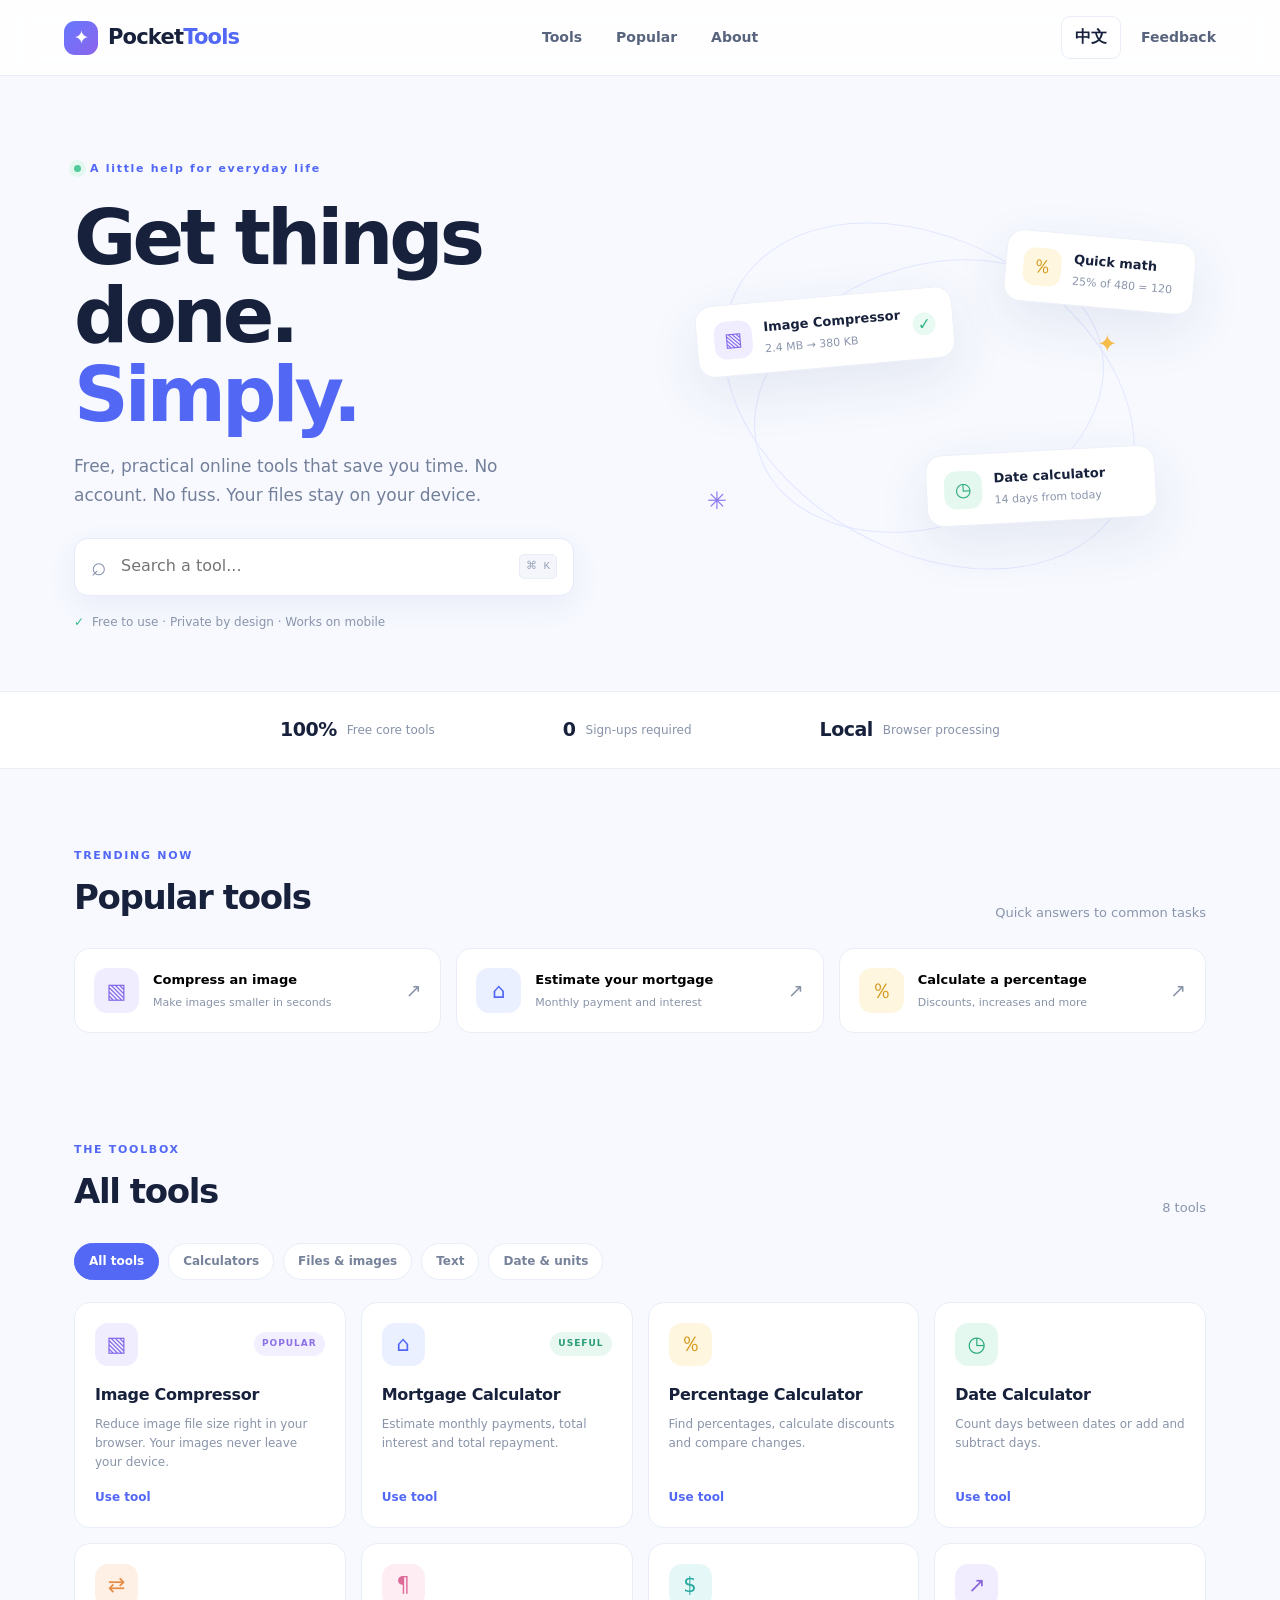
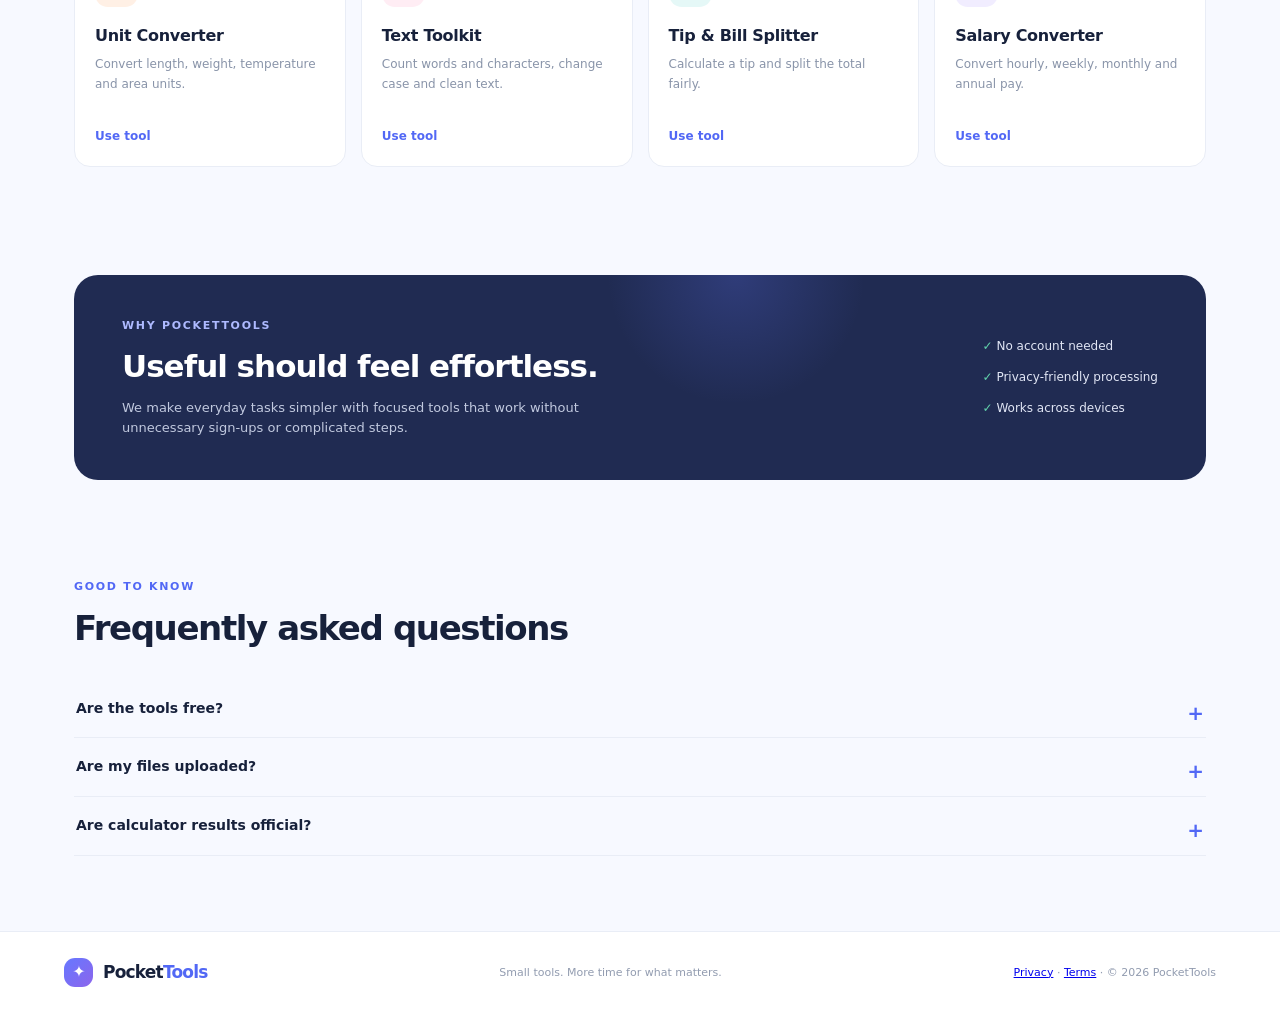
==== index.html @ f06eded0 "Add files via upload" ====
<!doctype html>
<html lang="en">
<head>
  <meta charset="utf-8">
  <meta name="viewport" content="width=device-width,initial-scale=1">
  <meta name="theme-color" content="#f7f9ff">
  <title>PocketTools — Free Online Tools for Everyday Life</title>
  <meta name="description" content="Free, fast and private online tools: image compressor, mortgage calculator, date calculator, unit converter, percentage calculator and text tools.">
  <meta name="keywords" content="free online tools,image compressor,mortgage calculator,date calculator,unit converter,percentage calculator,text tools">
  <meta property="og:title" content="PocketTools — Free Online Tools">
  <meta property="og:description" content="Useful tools for everyday tasks. Fast, free and private.">
  <meta property="og:type" content="website">
  <link rel="icon" href="assets/favicon.svg" type="image/svg+xml">
  <link rel="stylesheet" href="styles.css">
  <script type="application/ld+json">
  {"@context":"https://schema.org","@type":"WebSite","name":"PocketTools","description":"Free online tools for everyday life"}
  </script>
</head>
<body>
<header class="topbar">
  <a class="brand" href="#" aria-label="PocketTools home"><span class="brand-mark">✦</span><span>Pocket<span class="brand-accent">Tools</span></span></a>
  <nav class="desktop-nav"><a href="#tools" data-i18n="navTools">Tools</a><a href="#popular" data-i18n="navPopular">Popular</a><a href="#about" data-i18n="navAbout">About</a></nav>
  <div class="top-actions">
    <button class="lang-btn" id="langToggle" aria-label="Switch language">中文</button>
    <a class="submit-link" href="privacy.html" data-i18n="feedback">Privacy</a>
  </div>
</header>

<main>
  <section class="hero">
    <div class="hero-copy">
      <div class="eyebrow"><span class="pulse"></span><span data-i18n="eyebrow">A little help for everyday life</span></div>
      <h1 data-i18n="heroTitle">Get things done.<br><em>Simply.</em></h1>
      <p data-i18n="heroDesc">Free, practical online tools that save you time. No account. No fuss. Your files stay on your device.</p>
      <div class="hero-search">
        <span>⌕</span><input id="searchInput" type="search" placeholder="Search a tool..." data-i18n-placeholder="searchPlaceholder" autocomplete="off">
        <kbd>⌘ K</kbd>
      </div>
      <div class="hero-note"><span>✓</span><span data-i18n="heroNote">Free to use · Private by design · Works on mobile</span></div>
    </div>
    <div class="hero-art" aria-hidden="true">
      <div class="orbit orbit-one"></div><div class="orbit orbit-two"></div>
      <div class="float-card card-main"><div class="mini-icon purple">▧</div><div><b>Image Compressor</b><small>2.4 MB → 380 KB</small></div><span class="check">✓</span></div>
      <div class="float-card card-small"><div class="mini-icon yellow">％</div><div><b>Quick math</b><small>25% of 480 = 120</small></div></div>
      <div class="float-card card-bottom"><div class="mini-icon green">◷</div><div><b>Date calculator</b><small>14 days from today</small></div></div>
      <div class="hero-spark spark-a">✳</div><div class="hero-spark spark-b">✦</div>
    </div>
  </section>

  <section class="trust-strip">
    <div><strong>100%</strong><span data-i18n="trustOne">Free core tools</span></div>
    <div><strong>0</strong><span data-i18n="trustTwo">Sign-ups required</span></div>
    <div><strong>Local</strong><span data-i18n="trustThree">Browser processing</span></div>
  </section>

  <section class="section" id="popular">
    <div class="section-heading"><div><div class="eyebrow" data-i18n="trending">TRENDING NOW</div><h2 data-i18n="popularTitle">Popular tools</h2></div><span class="section-caption" data-i18n="popularCaption">Quick answers to common tasks</span></div>
    <div class="popular-grid">
      <button class="popular-card" data-open="image"><span class="popular-icon purple">▧</span><span><b data-i18n="popImage">Compress an image</b><small data-i18n="popImageSub">Make images smaller in seconds</small></span><span class="arrow">↗</span></button>
      <button class="popular-card" data-open="mortgage"><span class="popular-icon blue">⌂</span><span><b data-i18n="popMortgage">Estimate your mortgage</b><small data-i18n="popMortgageSub">Monthly payment and interest</small></span><span class="arrow">↗</span></button>
      <button class="popular-card" data-open="percentage"><span class="popular-icon yellow">％</span><span><b data-i18n="popPercent">Calculate a percentage</b><small data-i18n="popPercentSub">Discounts, increases and more</small></span><span class="arrow">↗</span></button>
    </div>
  </section>

  <section class="section tools-section" id="tools">
    <div class="section-heading"><div><div class="eyebrow" data-i18n="toolbox">THE TOOLBOX</div><h2 data-i18n="allTools">All tools</h2></div><span class="result-count" id="resultCount">8 tools</span></div>
    <div class="filter-row">
      <button class="filter-chip active" data-filter="all" data-i18n="filterAll">All tools</button>
      <button class="filter-chip" data-filter="calculators" data-i18n="filterCalc">Calculators</button>
      <button class="filter-chip" data-filter="files" data-i18n="filterFiles">Files & images</button>
      <button class="filter-chip" data-filter="text" data-i18n="filterText">Text</button>
      <button class="filter-chip" data-filter="date" data-i18n="filterDate">Date & units</button>
    </div>
    <div class="tool-grid" id="toolGrid">
      <article class="tool-card" data-category="files" data-keywords="image compress resize photo 图片 压缩">
        <div class="tool-card-top"><span class="tool-icon purple">▧</span><span class="tag" data-i18n="tagPopular">POPULAR</span></div><h3 data-i18n="imageTitle">Image Compressor</h3><p data-i18n="imageDesc">Reduce image file size right in your browser. Your images never leave your device.</p><button class="text-button" data-open="image" data-i18n="tryTool">Use tool <span>→</span></button>
      </article>
      <article class="tool-card" data-category="calculators" data-keywords="mortgage home loan payment 房贷 月供">
        <div class="tool-card-top"><span class="tool-icon blue">⌂</span><span class="tag tag-new" data-i18n="tagUseful">USEFUL</span></div><h3 data-i18n="mortgageTitle">Mortgage Calculator</h3><p data-i18n="mortgageDesc">Estimate monthly payments, total interest and total repayment.</p><button class="text-button" data-open="mortgage" data-i18n="tryTool">Use tool <span>→</span></button>
      </article>
      <article class="tool-card" data-category="calculators" data-keywords="percentage discount increase tip 百分比 折扣">
        <div class="tool-card-top"><span class="tool-icon yellow">％</span></div><h3 data-i18n="percentTitle">Percentage Calculator</h3><p data-i18n="percentDesc">Find percentages, calculate discounts and compare changes.</p><button class="text-button" data-open="percentage" data-i18n="tryTool">Use tool <span>→</span></button>
      </article>
      <article class="tool-card" data-category="date" data-keywords="date days between age 日期 天数">
        <div class="tool-card-top"><span class="tool-icon green">◷</span></div><h3 data-i18n="dateTitle">Date Calculator</h3><p data-i18n="dateDesc">Count days between dates or add and subtract days.</p><button class="text-button" data-open="date" data-i18n="tryTool">Use tool <span>→</span></button>
      </article>
      <article class="tool-card" data-category="date" data-keywords="unit convert length weight temperature 单位 换算">
        <div class="tool-card-top"><span class="tool-icon orange">⇄</span></div><h3 data-i18n="unitTitle">Unit Converter</h3><p data-i18n="unitDesc">Convert length, weight, temperature and area units.</p><button class="text-button" data-open="unit" data-i18n="tryTool">Use tool <span>→</span></button>
      </article>
      <article class="tool-card" data-category="text" data-keywords="word count text case duplicate 字数 文本">
        <div class="tool-card-top"><span class="tool-icon pink">¶</span></div><h3 data-i18n="textTitle">Text Toolkit</h3><p data-i18n="textDesc">Count words and characters, change case and clean text.</p><button class="text-button" data-open="text" data-i18n="tryTool">Use tool <span>→</span></button>
      </article>
      <article class="tool-card" data-category="calculators" data-keywords="tip split bill gratuity 小费 分账">
        <div class="tool-card-top"><span class="tool-icon teal">$</span></div><h3 data-i18n="tipTitle">Tip & Bill Splitter</h3><p data-i18n="tipDesc">Calculate a tip and split the total fairly.</p><button class="text-button" data-open="tip" data-i18n="tryTool">Use tool <span>→</span></button>
      </article>
      <article class="tool-card" data-category="calculators" data-keywords="salary hourly annual pay 薪资 时薪">
        <div class="tool-card-top"><span class="tool-icon lavender">↗</span></div><h3 data-i18n="salaryTitle">Salary Converter</h3><p data-i18n="salaryDesc">Convert hourly, weekly, monthly and annual pay.</p><button class="text-button" data-open="salary" data-i18n="tryTool">Use tool <span>→</span></button>
      </article>
    </div>
    <div class="empty-state" id="emptyState" hidden data-i18n="empty">No matching tools. Try another search.</div>
  </section>

  <section class="cta-band" id="about"><div class="cta-orb">✦</div><div><div class="eyebrow" data-i18n="why">WHY POCKETTOOLS</div><h2 data-i18n="whyTitle">Useful should feel effortless.</h2><p data-i18n="whyDesc">We make everyday tasks simpler with focused tools that work without unnecessary sign-ups or complicated steps.</p></div><div class="cta-points"><span>✓ <span data-i18n="pointOne">No account needed</span></span><span>✓ <span data-i18n="pointTwo">Privacy-friendly processing</span></span><span>✓ <span data-i18n="pointThree">Works across devices</span></span></div></section>

  <section class="faq section">
    <div class="section-heading"><div><div class="eyebrow" data-i18n="faqEyebrow">GOOD TO KNOW</div><h2 data-i18n="faqTitle">Frequently asked questions</h2></div></div>
    <details><summary data-i18n="faqQ1">Are the tools free?</summary><p data-i18n="faqA1">Yes. The tools in this first version are free to use. We may add optional features in the future.</p></details>
    <details><summary data-i18n="faqQ2">Are my files uploaded?</summary><p data-i18n="faqA2">Image compression runs locally in your browser. Your selected image is not sent to our server by this tool.</p></details>
    <details><summary data-i18n="faqQ3">Are calculator results official?</summary><p data-i18n="faqA3">No. Results are estimates for general information. Check local rules and consult a qualified professional for important decisions.</p></details>
  </section>
</main>

<footer><a class="brand" href="#"><span class="brand-mark">✦</span><span>Pocket<span class="brand-accent">Tools</span></span></a><span data-i18n="footerText">Small tools. More time for what matters.</span><span><a href="privacy.html">Privacy</a> · <a href="terms.html">Terms</a> · © <span id="year"></span> PocketTools</span></footer>

<div class="modal-backdrop" id="modalBackdrop" hidden>
  <section class="tool-modal" role="dialog" aria-modal="true" aria-labelledby="modalTitle">
    <div class="modal-head"><div><div class="eyebrow" id="modalCategory">TOOL</div><h2 id="modalTitle">Tool</h2></div><button class="close-btn" id="closeModal" aria-label="Close">×</button></div>
    <div class="modal-content" id="modalContent"></div>
  </section>
</div>
<div class="toast" id="toast" role="status"></div>
<script src="app.js"></script>
</body>
</html>
---- styles.css ----
:root{--ink:#17213b;--muted:#74809a;--line:#e9edf6;--blue:#5268f5;--bg:#f7f9ff;--white:#fff;--shadow:0 18px 55px rgba(34,52,105,.09)}
*{box-sizing:border-box}html{scroll-behavior:smooth}body{margin:0;background:var(--bg);color:var(--ink);font-family:Inter,ui-sans-serif,system-ui,-apple-system,"Segoe UI",sans-serif;line-height:1.55}button,input,select,textarea{font:inherit}button{cursor:pointer}.topbar{height:76px;display:flex;align-items:center;justify-content:space-between;padding:0 max(5vw,24px);background:rgba(255,255,255,.84);border-bottom:1px solid var(--line);position:sticky;top:0;z-index:10;backdrop-filter:blur(14px)}.brand{display:flex;align-items:center;gap:10px;text-decoration:none;color:var(--ink);font-size:21px;font-weight:800;letter-spacing:-.8px}.brand-mark{display:grid;place-items:center;width:34px;height:34px;background:linear-gradient(135deg,#6678ff,#8c65ec);color:#fff;border-radius:11px;font-size:19px}.brand-accent{color:var(--blue)}.desktop-nav{display:flex;gap:34px}.desktop-nav a,.submit-link{color:#58647e;text-decoration:none;font-size:14px;font-weight:600}.desktop-nav a:hover,.submit-link:hover{color:var(--blue)}.top-actions{display:flex;align-items:center;gap:20px}.lang-btn{border:1px solid var(--line);background:#fff;border-radius:9px;padding:8px 13px;color:var(--ink);font-weight:700}.hero{max-width:1180px;margin:0 auto;padding:84px 24px 60px;display:grid;grid-template-columns:1.02fr .98fr;align-items:center;min-height:500px}.eyebrow{font-size:11px;letter-spacing:1.7px;font-weight:800;color:var(--blue);display:flex;align-items:center;gap:9px}.pulse{width:7px;height:7px;border-radius:50%;background:#50c99b;box-shadow:0 0 0 5px #e5f8f0}.hero h1{font-size:clamp(48px,6vw,76px);line-height:1.03;letter-spacing:-4px;margin:22px 0 18px;font-weight:850}.hero h1 em{font-style:normal;color:var(--blue)}.hero-copy>p{max-width:490px;color:var(--muted);font-size:17px;line-height:1.7;margin-bottom:28px}.hero-search{height:58px;max-width:500px;background:#fff;border:1px solid #e6eafa;border-radius:14px;display:flex;align-items:center;padding:0 16px;box-shadow:0 10px 30px rgba(56,76,145,.07);gap:12px}.hero-search>span{font-size:26px;color:#8591ad}.hero-search input{border:0;outline:0;flex:1;min-width:0;color:var(--ink)}.hero-search kbd{font-size:11px;color:#9ba5ba;background:#f4f6fb;border:1px solid #e9edf5;border-radius:5px;padding:3px 6px}.hero-note{font-size:12px;color:#8a95aa;margin-top:17px;display:flex;gap:8px}.hero-note span:first-child{color:#31b88a;font-weight:900}.hero-art{height:350px;position:relative;display:grid;place-items:center}.orbit{position:absolute;border:1px solid #e2e7ff;border-radius:50%;transform:rotate(-20deg)}.orbit-one{width:360px;height:260px}.orbit-two{width:440px;height:310px;transform:rotate(30deg)}.float-card{position:absolute;background:#fff;border:1px solid #edf0f8;border-radius:17px;box-shadow:var(--shadow);display:flex;align-items:center;gap:12px;padding:15px 17px;min-width:230px}.float-card b{display:block;font-size:13px}.float-card small{display:block;color:#8b96ac;font-size:11px;margin-top:3px}.card-main{top:75px;left:8%;transform:rotate(-5deg)}.card-small{top:15px;right:2%;transform:rotate(5deg);min-width:190px}.card-bottom{bottom:48px;right:9%;transform:rotate(-3deg)}.mini-icon,.tool-icon,.popular-icon{display:grid;place-items:center;flex-shrink:0}.mini-icon{width:38px;height:38px;border-radius:12px;font-size:19px}.check{margin-left:auto;color:#31b88a;background:#e9faf3;border-radius:50%;width:23px;height:23px;text-align:center}.hero-spark{position:absolute;color:#8a78f4;font-size:24px}.spark-a{left:10%;bottom:50px}.spark-b{right:16%;top:105px;color:#f5bc4c}.purple{background:#f0edff;color:#8065e9}.yellow{background:#fff6df;color:#d49a1e}.green{background:#e5f8f0;color:#26a879}.blue{background:#eaf0ff;color:#5268f5}.orange{background:#fff0e5;color:#e58c45}.pink{background:#ffedf4;color:#dc6b9a}.teal{background:#e5f8f7;color:#2aa8a0}.lavender{background:#f1edff;color:#8765d9}.trust-strip{border-block:1px solid var(--line);background:#fff;display:flex;justify-content:center;gap:clamp(40px,10vw,150px);padding:23px}.trust-strip div{display:flex;align-items:center;gap:10px}.trust-strip strong{font-size:19px;letter-spacing:-.5px}.trust-strip span{font-size:12px;color:#8792a8}.section{max-width:1180px;margin:0 auto;padding:78px 24px 20px}.section-heading{display:flex;align-items:end;justify-content:space-between;margin-bottom:25px}.section-heading h2{font-size:34px;letter-spacing:-1.4px;margin:7px 0 0}.section-caption,.result-count{font-size:13px;color:#8a95aa}.popular-grid{display:grid;grid-template-columns:repeat(3,1fr);gap:15px}.popular-card{border:1px solid var(--line);background:#fff;border-radius:15px;padding:19px;display:flex;align-items:center;text-align:left;gap:14px;transition:.2s}.popular-card:hover,.tool-card:hover{transform:translateY(-3px);box-shadow:var(--shadow);border-color:#dce2ff}.popular-icon{width:45px;height:45px;border-radius:13px;font-size:21px}.popular-card b{display:block;font-size:13px}.popular-card small{display:block;color:#8994a9;font-size:11px;margin-top:4px}.arrow{margin-left:auto;color:#8994a9;font-size:19px}.tools-section{padding-top:88px}.filter-row{display:flex;gap:9px;margin-bottom:22px;flex-wrap:wrap}.filter-chip{border:1px solid var(--line);background:#fff;color:#77839a;padding:8px 14px;border-radius:30px;font-size:12px;font-weight:700}.filter-chip.active{background:#5369f5;border-color:#5369f5;color:#fff}.tool-grid{display:grid;grid-template-columns:repeat(4,1fr);gap:15px}.tool-card{background:#fff;border:1px solid var(--line);border-radius:16px;padding:20px;min-height:224px;display:flex;flex-direction:column;transition:.2s}.tool-card-top{display:flex;align-items:center;justify-content:space-between}.tool-icon{width:43px;height:43px;border-radius:13px;font-size:21px}.tag{font-size:9px;font-weight:800;letter-spacing:1px;color:#8b70e8;background:#f2efff;padding:5px 8px;border-radius:20px}.tag-new{color:#299b77;background:#e8f8f1}.tool-card h3{font-size:16px;margin:17px 0 7px;letter-spacing:-.3px}.tool-card p{font-size:12px;color:#8994a9;line-height:1.6;margin:0 0 16px}.text-button{border:0;background:transparent;padding:0;color:var(--blue);font-size:12px;font-weight:800;text-align:left;margin-top:auto}.text-button span{font-size:17px;margin-left:5px}.empty-state{padding:30px;text-align:center;color:var(--muted)}.cta-band{max-width:1132px;margin:88px auto 20px;border-radius:24px;background:#202b52;color:#fff;padding:42px 48px;display:grid;grid-template-columns:1fr auto;gap:25px;position:relative;overflow:hidden}.cta-band .eyebrow{color:#aebaff}.cta-band h2{font-size:31px;letter-spacing:-1px;margin:8px 0}.cta-band p{color:#c1c9df;font-size:13px;max-width:540px;margin:0}.cta-orb{position:absolute;width:260px;height:260px;border-radius:50%;background:radial-gradient(circle,#5d70ef,transparent 70%);opacity:.25;right:30%;top:-130px}.cta-points{display:flex;flex-direction:column;justify-content:center;gap:12px;font-size:12px;color:#e1e6f5;white-space:nowrap}.cta-points>span:first-letter{color:#62d4ac}.faq{padding-bottom:75px}.faq details{border-bottom:1px solid var(--line);padding:18px 2px}.faq summary{font-size:14px;font-weight:750;cursor:pointer;list-style:none}.faq summary:after{content:"+";float:right;color:var(--blue);font-size:20px}.faq details[open] summary:after{content:"−"}.faq details p{font-size:13px;color:#8490a7;max-width:760px}footer{border-top:1px solid var(--line);background:#fff;padding:26px max(5vw,24px);display:flex;align-items:center;justify-content:space-between;color:#929cb0;font-size:11px}footer .brand{font-size:17px}footer .brand-mark{width:29px;height:29px;font-size:16px}.modal-backdrop{position:fixed;inset:0;background:rgba(19,27,54,.48);z-index:30;display:grid;place-items:center;padding:18px}.modal-backdrop[hidden]{display:none}.tool-modal{background:#fff;width:min(650px,100%);max-height:90vh;overflow:auto;border-radius:22px;padding:27px;box-shadow:0 25px 90px #101a3a40}.modal-head{display:flex;justify-content:space-between;align-items:flex-start;border-bottom:1px solid var(--line);padding-bottom:18px}.modal-head h2{margin:5px 0 0;font-size:25px;letter-spacing:-.7px}.close-btn{border:0;background:#f3f5fa;width:34px;height:34px;border-radius:50%;font-size:23px;color:#64708a}.modal-content{padding-top:20px}.form-grid{display:grid;grid-template-columns:1fr 1fr;gap:14px}.field{display:flex;flex-direction:column;gap:6px;margin-bottom:13px}.field label{font-size:12px;color:#66728b;font-weight:700}.field input,.field select,.field textarea{width:100%;border:1px solid #e3e8f2;border-radius:10px;padding:11px 12px;outline:0;color:var(--ink);background:#fff}.field input:focus,.field textarea:focus{border-color:#8291ff;box-shadow:0 0 0 3px #5369f51a}.field textarea{min-height:140px;resize:vertical}.primary-btn{border:0;background:var(--blue);color:#fff;border-radius:10px;padding:11px 17px;font-weight:750;font-size:13px}.secondary-btn{border:1px solid var(--line);background:#fff;color:#58647d;border-radius:10px;padding:10px 14px;font-weight:700;font-size:12px}.result-panel{margin-top:17px;background:#f5f7ff;border:1px solid #e8ecff;border-radius:13px;padding:16px}.result-panel strong{display:block;font-size:24px;color:#455ce5;letter-spacing:-.5px}.result-panel span{font-size:11px;color:#7f8aa2}.result-row{display:flex;justify-content:space-between;border-top:1px solid #e5e9f7;padding:9px 0;font-size:12px;color:#68748d}.result-row b{color:var(--ink)}.upload-zone{border:1.5px dashed #cbd3e8;border-radius:14px;padding:25px;text-align:center;background:#fafbff}.upload-zone input{max-width:100%;margin-top:12px}.muted{font-size:12px;color:#8994a9}.inline-actions{display:flex;gap:9px;flex-wrap:wrap;margin-top:12px}.toast{position:fixed;bottom:25px;left:50%;transform:translateX(-50%) translateY(20px);background:#202b52;color:#fff;padding:10px 16px;border-radius:30px;font-size:12px;opacity:0;pointer-events:none;transition:.25s;z-index:50}.toast.show{opacity:1;transform:translateX(-50%) translateY(0)}
@media(max-width:900px){.tool-grid{grid-template-columns:repeat(2,1fr)}.hero{grid-template-columns:1fr;padding-top:60px}.hero-art{height:280px;max-width:600px;width:100%;margin:auto}.hero-copy{max-width:650px}.cta-band{margin-inline:24px}.popular-grid{grid-template-columns:1fr}.popular-card{padding:14px}}
@media(max-width:600px){.topbar{height:64px;padding:0 17px}.desktop-nav{display:none}.top-actions{gap:10px}.submit-link{display:none}.hero{padding:48px 20px 35px;min-height:0}.hero h1{font-size:53px;letter-spacing:-3px}.hero-copy>p{font-size:15px}.hero-art{height:240px;transform:scale(.88);transform-origin:center}.card-main{left:0}.card-small{right:-2%}.card-bottom{right:0}.orbit-one{width:290px}.orbit-two{width:350px}.trust-strip{gap:18px;padding:17px 10px;justify-content:space-around}.trust-strip div{display:flex;flex-direction:column;gap:0;text-align:center}.trust-strip strong{font-size:16px}.trust-strip span{font-size:10px}.section{padding:58px 18px 10px}.section-heading h2{font-size:28px}.section-caption{display:none}.tool-grid{gap:10px}.tool-card{padding:15px;min-height:230px}.tool-card h3{font-size:14px}.tool-card p{font-size:11px}.cta-band{margin:65px 18px 10px;padding:28px 24px;grid-template-columns:1fr}.cta-band h2{font-size:26px}.cta-points{margin-top:5px}footer{padding:22px 18px;gap:12px;flex-wrap:wrap}footer>span:nth-child(2){order:3;width:100%}.form-grid{grid-template-columns:1fr}.tool-modal{padding:21px}.hero-search kbd{display:none}}
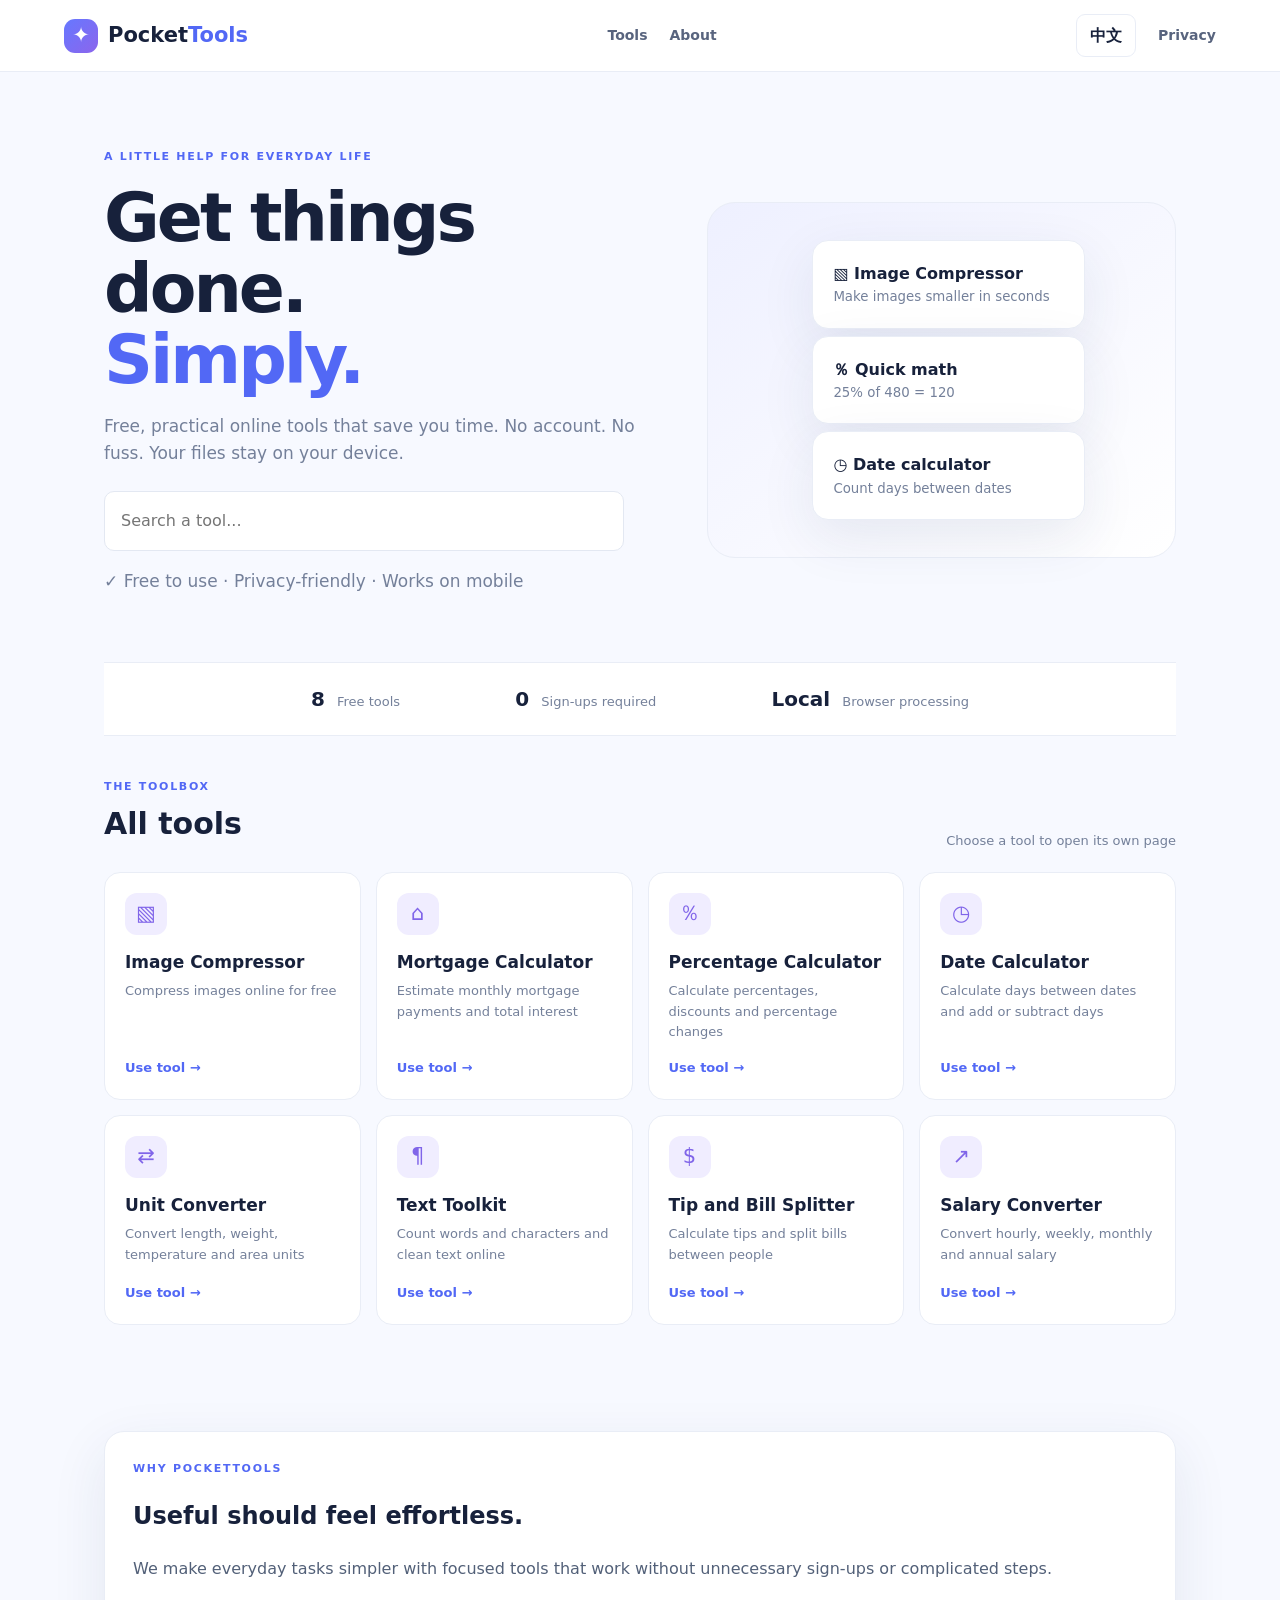
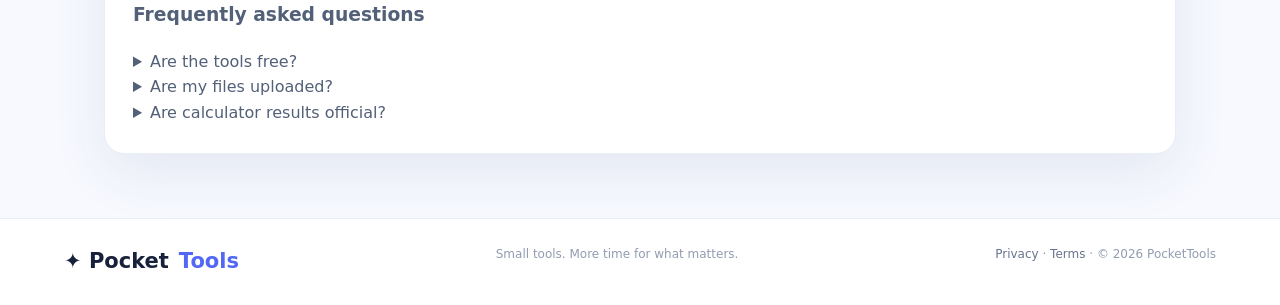
==== commit 5526ae89: "Add files via upload" ====
--- a/index.html
+++ b/index.html
@@ -1,124 +1 @@
-<!doctype html>
-<html lang="en">
-<head>
-  <meta charset="utf-8">
-  <meta name="viewport" content="width=device-width,initial-scale=1">
-  <meta name="theme-color" content="#f7f9ff">
-  <title>PocketTools — Free Online Tools for Everyday Life</title>
-  <meta name="description" content="Free, fast and private online tools: image compressor, mortgage calculator, date calculator, unit converter, percentage calculator and text tools.">
-  <meta name="keywords" content="free online tools,image compressor,mortgage calculator,date calculator,unit converter,percentage calculator,text tools">
-  <meta property="og:title" content="PocketTools — Free Online Tools">
-  <meta property="og:description" content="Useful tools for everyday tasks. Fast, free and private.">
-  <meta property="og:type" content="website">
-  <link rel="icon" href="assets/favicon.svg" type="image/svg+xml">
-  <link rel="stylesheet" href="styles.css">
-  <script type="application/ld+json">
-  {"@context":"https://schema.org","@type":"WebSite","name":"PocketTools","description":"Free online tools for everyday life"}
-  </script>
-</head>
-<body>
-<header class="topbar">
-  <a class="brand" href="#" aria-label="PocketTools home"><span class="brand-mark">✦</span><span>Pocket<span class="brand-accent">Tools</span></span></a>
-  <nav class="desktop-nav"><a href="#tools" data-i18n="navTools">Tools</a><a href="#popular" data-i18n="navPopular">Popular</a><a href="#about" data-i18n="navAbout">About</a></nav>
-  <div class="top-actions">
-    <button class="lang-btn" id="langToggle" aria-label="Switch language">中文</button>
-    <a class="submit-link" href="privacy.html" data-i18n="feedback">Privacy</a>
-  </div>
-</header>
-
-<main>
-  <section class="hero">
-    <div class="hero-copy">
-      <div class="eyebrow"><span class="pulse"></span><span data-i18n="eyebrow">A little help for everyday life</span></div>
-      <h1 data-i18n="heroTitle">Get things done.<br><em>Simply.</em></h1>
-      <p data-i18n="heroDesc">Free, practical online tools that save you time. No account. No fuss. Your files stay on your device.</p>
-      <div class="hero-search">
-        <span>⌕</span><input id="searchInput" type="search" placeholder="Search a tool..." data-i18n-placeholder="searchPlaceholder" autocomplete="off">
-        <kbd>⌘ K</kbd>
-      </div>
-      <div class="hero-note"><span>✓</span><span data-i18n="heroNote">Free to use · Private by design · Works on mobile</span></div>
-    </div>
-    <div class="hero-art" aria-hidden="true">
-      <div class="orbit orbit-one"></div><div class="orbit orbit-two"></div>
-      <div class="float-card card-main"><div class="mini-icon purple">▧</div><div><b>Image Compressor</b><small>2.4 MB → 380 KB</small></div><span class="check">✓</span></div>
-      <div class="float-card card-small"><div class="mini-icon yellow">％</div><div><b>Quick math</b><small>25% of 480 = 120</small></div></div>
-      <div class="float-card card-bottom"><div class="mini-icon green">◷</div><div><b>Date calculator</b><small>14 days from today</small></div></div>
-      <div class="hero-spark spark-a">✳</div><div class="hero-spark spark-b">✦</div>
-    </div>
-  </section>
-
-  <section class="trust-strip">
-    <div><strong>100%</strong><span data-i18n="trustOne">Free core tools</span></div>
-    <div><strong>0</strong><span data-i18n="trustTwo">Sign-ups required</span></div>
-    <div><strong>Local</strong><span data-i18n="trustThree">Browser processing</span></div>
-  </section>
-
-  <section class="section" id="popular">
-    <div class="section-heading"><div><div class="eyebrow" data-i18n="trending">TRENDING NOW</div><h2 data-i18n="popularTitle">Popular tools</h2></div><span class="section-caption" data-i18n="popularCaption">Quick answers to common tasks</span></div>
-    <div class="popular-grid">
-      <button class="popular-card" data-open="image"><span class="popular-icon purple">▧</span><span><b data-i18n="popImage">Compress an image</b><small data-i18n="popImageSub">Make images smaller in seconds</small></span><span class="arrow">↗</span></button>
-      <button class="popular-card" data-open="mortgage"><span class="popular-icon blue">⌂</span><span><b data-i18n="popMortgage">Estimate your mortgage</b><small data-i18n="popMortgageSub">Monthly payment and interest</small></span><span class="arrow">↗</span></button>
-      <button class="popular-card" data-open="percentage"><span class="popular-icon yellow">％</span><span><b data-i18n="popPercent">Calculate a percentage</b><small data-i18n="popPercentSub">Discounts, increases and more</small></span><span class="arrow">↗</span></button>
-    </div>
-  </section>
-
-  <section class="section tools-section" id="tools">
-    <div class="section-heading"><div><div class="eyebrow" data-i18n="toolbox">THE TOOLBOX</div><h2 data-i18n="allTools">All tools</h2></div><span class="result-count" id="resultCount">8 tools</span></div>
-    <div class="filter-row">
-      <button class="filter-chip active" data-filter="all" data-i18n="filterAll">All tools</button>
-      <button class="filter-chip" data-filter="calculators" data-i18n="filterCalc">Calculators</button>
-      <button class="filter-chip" data-filter="files" data-i18n="filterFiles">Files & images</button>
-      <button class="filter-chip" data-filter="text" data-i18n="filterText">Text</button>
-      <button class="filter-chip" data-filter="date" data-i18n="filterDate">Date & units</button>
-    </div>
-    <div class="tool-grid" id="toolGrid">
-      <article class="tool-card" data-category="files" data-keywords="image compress resize photo 图片 压缩">
-        <div class="tool-card-top"><span class="tool-icon purple">▧</span><span class="tag" data-i18n="tagPopular">POPULAR</span></div><h3 data-i18n="imageTitle">Image Compressor</h3><p data-i18n="imageDesc">Reduce image file size right in your browser. Your images never leave your device.</p><button class="text-button" data-open="image" data-i18n="tryTool">Use tool <span>→</span></button>
-      </article>
-      <article class="tool-card" data-category="calculators" data-keywords="mortgage home loan payment 房贷 月供">
-        <div class="tool-card-top"><span class="tool-icon blue">⌂</span><span class="tag tag-new" data-i18n="tagUseful">USEFUL</span></div><h3 data-i18n="mortgageTitle">Mortgage Calculator</h3><p data-i18n="mortgageDesc">Estimate monthly payments, total interest and total repayment.</p><button class="text-button" data-open="mortgage" data-i18n="tryTool">Use tool <span>→</span></button>
-      </article>
-      <article class="tool-card" data-category="calculators" data-keywords="percentage discount increase tip 百分比 折扣">
-        <div class="tool-card-top"><span class="tool-icon yellow">％</span></div><h3 data-i18n="percentTitle">Percentage Calculator</h3><p data-i18n="percentDesc">Find percentages, calculate discounts and compare changes.</p><button class="text-button" data-open="percentage" data-i18n="tryTool">Use tool <span>→</span></button>
-      </article>
-      <article class="tool-card" data-category="date" data-keywords="date days between age 日期 天数">
-        <div class="tool-card-top"><span class="tool-icon green">◷</span></div><h3 data-i18n="dateTitle">Date Calculator</h3><p data-i18n="dateDesc">Count days between dates or add and subtract days.</p><button class="text-button" data-open="date" data-i18n="tryTool">Use tool <span>→</span></button>
-      </article>
-      <article class="tool-card" data-category="date" data-keywords="unit convert length weight temperature 单位 换算">
-        <div class="tool-card-top"><span class="tool-icon orange">⇄</span></div><h3 data-i18n="unitTitle">Unit Converter</h3><p data-i18n="unitDesc">Convert length, weight, temperature and area units.</p><button class="text-button" data-open="unit" data-i18n="tryTool">Use tool <span>→</span></button>
-      </article>
-      <article class="tool-card" data-category="text" data-keywords="word count text case duplicate 字数 文本">
-        <div class="tool-card-top"><span class="tool-icon pink">¶</span></div><h3 data-i18n="textTitle">Text Toolkit</h3><p data-i18n="textDesc">Count words and characters, change case and clean text.</p><button class="text-button" data-open="text" data-i18n="tryTool">Use tool <span>→</span></button>
-      </article>
-      <article class="tool-card" data-category="calculators" data-keywords="tip split bill gratuity 小费 分账">
-        <div class="tool-card-top"><span class="tool-icon teal">$</span></div><h3 data-i18n="tipTitle">Tip & Bill Splitter</h3><p data-i18n="tipDesc">Calculate a tip and split the total fairly.</p><button class="text-button" data-open="tip" data-i18n="tryTool">Use tool <span>→</span></button>
-      </article>
-      <article class="tool-card" data-category="calculators" data-keywords="salary hourly annual pay 薪资 时薪">
-        <div class="tool-card-top"><span class="tool-icon lavender">↗</span></div><h3 data-i18n="salaryTitle">Salary Converter</h3><p data-i18n="salaryDesc">Convert hourly, weekly, monthly and annual pay.</p><button class="text-button" data-open="salary" data-i18n="tryTool">Use tool <span>→</span></button>
-      </article>
-    </div>
-    <div class="empty-state" id="emptyState" hidden data-i18n="empty">No matching tools. Try another search.</div>
-  </section>
-
-  <section class="cta-band" id="about"><div class="cta-orb">✦</div><div><div class="eyebrow" data-i18n="why">WHY POCKETTOOLS</div><h2 data-i18n="whyTitle">Useful should feel effortless.</h2><p data-i18n="whyDesc">We make everyday tasks simpler with focused tools that work without unnecessary sign-ups or complicated steps.</p></div><div class="cta-points"><span>✓ <span data-i18n="pointOne">No account needed</span></span><span>✓ <span data-i18n="pointTwo">Privacy-friendly processing</span></span><span>✓ <span data-i18n="pointThree">Works across devices</span></span></div></section>
-
-  <section class="faq section">
-    <div class="section-heading"><div><div class="eyebrow" data-i18n="faqEyebrow">GOOD TO KNOW</div><h2 data-i18n="faqTitle">Frequently asked questions</h2></div></div>
-    <details><summary data-i18n="faqQ1">Are the tools free?</summary><p data-i18n="faqA1">Yes. The tools in this first version are free to use. We may add optional features in the future.</p></details>
-    <details><summary data-i18n="faqQ2">Are my files uploaded?</summary><p data-i18n="faqA2">Image compression runs locally in your browser. Your selected image is not sent to our server by this tool.</p></details>
-    <details><summary data-i18n="faqQ3">Are calculator results official?</summary><p data-i18n="faqA3">No. Results are estimates for general information. Check local rules and consult a qualified professional for important decisions.</p></details>
-  </section>
-</main>
-
-<footer><a class="brand" href="#"><span class="brand-mark">✦</span><span>Pocket<span class="brand-accent">Tools</span></span></a><span data-i18n="footerText">Small tools. More time for what matters.</span><span><a href="privacy.html">Privacy</a> · <a href="terms.html">Terms</a> · © <span id="year"></span> PocketTools</span></footer>
-
-<div class="modal-backdrop" id="modalBackdrop" hidden>
-  <section class="tool-modal" role="dialog" aria-modal="true" aria-labelledby="modalTitle">
-    <div class="modal-head"><div><div class="eyebrow" id="modalCategory">TOOL</div><h2 id="modalTitle">Tool</h2></div><button class="close-btn" id="closeModal" aria-label="Close">×</button></div>
-    <div class="modal-content" id="modalContent"></div>
-  </section>
-</div>
-<div class="toast" id="toast" role="status"></div>
-<script src="app.js"></script>
-</body>
-</html>+<!doctype html><html lang="en"><head><meta charset="utf-8"><meta name="viewport" content="width=device-width,initial-scale=1"><meta name="theme-color" content="#f7f9ff"><title>PocketTools — Free Online Tools</title><meta name="description" content="Free, practical online calculators and tools for everyday tasks. No account required."><link rel="stylesheet" href="styles.css"><link rel="icon" href="assets/favicon.svg" type="image/svg+xml"></head><body><header class="topbar"><a class="brand" href="index.html"><span class="brand-mark">✦</span><span>Pocket<span class="brand-accent">Tools</span></span></a><nav class="desktop-nav"><a href="index.html#tools">Tools</a><a href="index.html#about">About</a></nav><div class="top-actions"><button class="lang-btn" id="langToggle">中文</button><a href="privacy.html">Privacy</a></div></header><main class="wrap"><section class="hero"><div><div class="eyebrow">A LITTLE HELP FOR EVERYDAY LIFE</div><h1>Get things done.<br><span style="color:var(--blue)">Simply.</span></h1><p>Free, practical online tools that save you time. No account. No fuss. Your files stay on your device.</p><div class="search"><input id="searchInput" type="search" placeholder="Search a tool..." oninput="document.querySelectorAll('.tool-card').forEach(c=>c.hidden=!(c.innerText+' '+c.dataset.descEn).toLowerCase().includes(this.value.toLowerCase()))"></div><p class="muted">✓ Free to use · Privacy-friendly · Works on mobile</p></div><div class="hero-art"><div><div class="float-card">▧ Image Compressor <small>Make images smaller in seconds</small></div><div class="float-card">％ Quick math <small>25% of 480 = 120</small></div><div class="float-card">◷ Date calculator <small>Count days between dates</small></div></div></div></section><div class="trust-strip"><span><strong>8</strong> Free tools</span><span><strong>0</strong> Sign-ups required</span><span><strong>Local</strong> Browser processing</span></div><section class="section" id="tools"><div class="section-heading"><div><div class="eyebrow">THE TOOLBOX</div><h2>All tools</h2></div><span class="muted">Choose a tool to open its own page</span></div><div class="tool-grid"><a class="tool-card" href="image.html" data-title-en="Image Compressor" data-title-zh="图片压缩" data-desc-en="Compress images online for free" data-desc-zh="免费在线压缩图片"><span class="tool-icon">▧</span><h3>Image Compressor</h3><p>Compress images online for free</p><span class="text-button">Use tool →</span></a><a class="tool-card" href="mortgage.html" data-title-en="Mortgage Calculator" data-title-zh="房贷计算器" data-desc-en="Estimate monthly mortgage payments and total interest" data-desc-zh="估算房贷月供和总利息"><span class="tool-icon">⌂</span><h3>Mortgage Calculator</h3><p>Estimate monthly mortgage payments and total interest</p><span class="text-button">Use tool →</span></a><a class="tool-card" href="percentage.html" data-title-en="Percentage Calculator" data-title-zh="百分比计算器" data-desc-en="Calculate percentages, discounts and percentage changes" data-desc-zh="计算百分比、折扣和数值变化"><span class="tool-icon">％</span><h3>Percentage Calculator</h3><p>Calculate percentages, discounts and percentage changes</p><span class="text-button">Use tool →</span></a><a class="tool-card" href="date.html" data-title-en="Date Calculator" data-title-zh="日期计算器" data-desc-en="Calculate days between dates and add or subtract days" data-desc-zh="计算日期间隔及日期推算"><span class="tool-icon">◷</span><h3>Date Calculator</h3><p>Calculate days between dates and add or subtract days</p><span class="text-button">Use tool →</span></a><a class="tool-card" href="unit.html" data-title-en="Unit Converter" data-title-zh="单位换算" data-desc-en="Convert length, weight, temperature and area units" data-desc-zh="换算长度、重量、温度和面积"><span class="tool-icon">⇄</span><h3>Unit Converter</h3><p>Convert length, weight, temperature and area units</p><span class="text-button">Use tool →</span></a><a class="tool-card" href="text.html" data-title-en="Text Toolkit" data-title-zh="文本工具箱" data-desc-en="Count words and characters and clean text online" data-desc-zh="在线统计字数字符并清理文本"><span class="tool-icon">¶</span><h3>Text Toolkit</h3><p>Count words and characters and clean text online</p><span class="text-button">Use tool →</span></a><a class="tool-card" href="tip.html" data-title-en="Tip and Bill Splitter" data-title-zh="小费与账单分摊" data-desc-en="Calculate tips and split bills between people" data-desc-zh="计算小费并分摊账单"><span class="tool-icon">$</span><h3>Tip and Bill Splitter</h3><p>Calculate tips and split bills between people</p><span class="text-button">Use tool →</span></a><a class="tool-card" href="salary.html" data-title-en="Salary Converter" data-title-zh="薪资换算器" data-desc-en="Convert hourly, weekly, monthly and annual salary" data-desc-zh="换算时薪、周薪、月薪和年薪"><span class="tool-icon">↗</span><h3>Salary Converter</h3><p>Convert hourly, weekly, monthly and annual salary</p><span class="text-button">Use tool →</span></a></div></section><section class="section" id="about"><div class="content-panel"><div class="eyebrow">WHY POCKETTOOLS</div><h2>Useful should feel effortless.</h2><p>We make everyday tasks simpler with focused tools that work without unnecessary sign-ups or complicated steps.</p><h3>Frequently asked questions</h3><details><summary>Are the tools free?</summary><p>Yes. The tools on this website are free to use.</p></details><details><summary>Are my files uploaded?</summary><p>Image compression runs locally in your browser. Your selected image is not sent to our server by this tool.</p></details><details><summary>Are calculator results official?</summary><p>No. Results are estimates for general information and are not professional financial advice.</p></details></div></section></main><footer><a class="brand" href="index.html">✦ Pocket<span class="brand-accent">Tools</span></a><span>Small tools. More time for what matters.</span><span><a href="privacy.html">Privacy</a> · <a href="terms.html">Terms</a> · © <span id="year"></span> PocketTools</span></footer><script src="app.js"></script></body></html>
--- a/styles.css
+++ b/styles.css
@@ -1,4 +1 @@
-:root{--ink:#17213b;--muted:#74809a;--line:#e9edf6;--blue:#5268f5;--bg:#f7f9ff;--white:#fff;--shadow:0 18px 55px rgba(34,52,105,.09)}
-*{box-sizing:border-box}html{scroll-behavior:smooth}body{margin:0;background:var(--bg);color:var(--ink);font-family:Inter,ui-sans-serif,system-ui,-apple-system,"Segoe UI",sans-serif;line-height:1.55}button,input,select,textarea{font:inherit}button{cursor:pointer}.topbar{height:76px;display:flex;align-items:center;justify-content:space-between;padding:0 max(5vw,24px);background:rgba(255,255,255,.84);border-bottom:1px solid var(--line);position:sticky;top:0;z-index:10;backdrop-filter:blur(14px)}.brand{display:flex;align-items:center;gap:10px;text-decoration:none;color:var(--ink);font-size:21px;font-weight:800;letter-spacing:-.8px}.brand-mark{display:grid;place-items:center;width:34px;height:34px;background:linear-gradient(135deg,#6678ff,#8c65ec);color:#fff;border-radius:11px;font-size:19px}.brand-accent{color:var(--blue)}.desktop-nav{display:flex;gap:34px}.desktop-nav a,.submit-link{color:#58647e;text-decoration:none;font-size:14px;font-weight:600}.desktop-nav a:hover,.submit-link:hover{color:var(--blue)}.top-actions{display:flex;align-items:center;gap:20px}.lang-btn{border:1px solid var(--line);background:#fff;border-radius:9px;padding:8px 13px;color:var(--ink);font-weight:700}.hero{max-width:1180px;margin:0 auto;padding:84px 24px 60px;display:grid;grid-template-columns:1.02fr .98fr;align-items:center;min-height:500px}.eyebrow{font-size:11px;letter-spacing:1.7px;font-weight:800;color:var(--blue);display:flex;align-items:center;gap:9px}.pulse{width:7px;height:7px;border-radius:50%;background:#50c99b;box-shadow:0 0 0 5px #e5f8f0}.hero h1{font-size:clamp(48px,6vw,76px);line-height:1.03;letter-spacing:-4px;margin:22px 0 18px;font-weight:850}.hero h1 em{font-style:normal;color:var(--blue)}.hero-copy>p{max-width:490px;color:var(--muted);font-size:17px;line-height:1.7;margin-bottom:28px}.hero-search{height:58px;max-width:500px;background:#fff;border:1px solid #e6eafa;border-radius:14px;display:flex;align-items:center;padding:0 16px;box-shadow:0 10px 30px rgba(56,76,145,.07);gap:12px}.hero-search>span{font-size:26px;color:#8591ad}.hero-search input{border:0;outline:0;flex:1;min-width:0;color:var(--ink)}.hero-search kbd{font-size:11px;color:#9ba5ba;background:#f4f6fb;border:1px solid #e9edf5;border-radius:5px;padding:3px 6px}.hero-note{font-size:12px;color:#8a95aa;margin-top:17px;display:flex;gap:8px}.hero-note span:first-child{color:#31b88a;font-weight:900}.hero-art{height:350px;position:relative;display:grid;place-items:center}.orbit{position:absolute;border:1px solid #e2e7ff;border-radius:50%;transform:rotate(-20deg)}.orbit-one{width:360px;height:260px}.orbit-two{width:440px;height:310px;transform:rotate(30deg)}.float-card{position:absolute;background:#fff;border:1px solid #edf0f8;border-radius:17px;box-shadow:var(--shadow);display:flex;align-items:center;gap:12px;padding:15px 17px;min-width:230px}.float-card b{display:block;font-size:13px}.float-card small{display:block;color:#8b96ac;font-size:11px;margin-top:3px}.card-main{top:75px;left:8%;transform:rotate(-5deg)}.card-small{top:15px;right:2%;transform:rotate(5deg);min-width:190px}.card-bottom{bottom:48px;right:9%;transform:rotate(-3deg)}.mini-icon,.tool-icon,.popular-icon{display:grid;place-items:center;flex-shrink:0}.mini-icon{width:38px;height:38px;border-radius:12px;font-size:19px}.check{margin-left:auto;color:#31b88a;background:#e9faf3;border-radius:50%;width:23px;height:23px;text-align:center}.hero-spark{position:absolute;color:#8a78f4;font-size:24px}.spark-a{left:10%;bottom:50px}.spark-b{right:16%;top:105px;color:#f5bc4c}.purple{background:#f0edff;color:#8065e9}.yellow{background:#fff6df;color:#d49a1e}.green{background:#e5f8f0;color:#26a879}.blue{background:#eaf0ff;color:#5268f5}.orange{background:#fff0e5;color:#e58c45}.pink{background:#ffedf4;color:#dc6b9a}.teal{background:#e5f8f7;color:#2aa8a0}.lavender{background:#f1edff;color:#8765d9}.trust-strip{border-block:1px solid var(--line);background:#fff;display:flex;justify-content:center;gap:clamp(40px,10vw,150px);padding:23px}.trust-strip div{display:flex;align-items:center;gap:10px}.trust-strip strong{font-size:19px;letter-spacing:-.5px}.trust-strip span{font-size:12px;color:#8792a8}.section{max-width:1180px;margin:0 auto;padding:78px 24px 20px}.section-heading{display:flex;align-items:end;justify-content:space-between;margin-bottom:25px}.section-heading h2{font-size:34px;letter-spacing:-1.4px;margin:7px 0 0}.section-caption,.result-count{font-size:13px;color:#8a95aa}.popular-grid{display:grid;grid-template-columns:repeat(3,1fr);gap:15px}.popular-card{border:1px solid var(--line);background:#fff;border-radius:15px;padding:19px;display:flex;align-items:center;text-align:left;gap:14px;transition:.2s}.popular-card:hover,.tool-card:hover{transform:translateY(-3px);box-shadow:var(--shadow);border-color:#dce2ff}.popular-icon{width:45px;height:45px;border-radius:13px;font-size:21px}.popular-card b{display:block;font-size:13px}.popular-card small{display:block;color:#8994a9;font-size:11px;margin-top:4px}.arrow{margin-left:auto;color:#8994a9;font-size:19px}.tools-section{padding-top:88px}.filter-row{display:flex;gap:9px;margin-bottom:22px;flex-wrap:wrap}.filter-chip{border:1px solid var(--line);background:#fff;color:#77839a;padding:8px 14px;border-radius:30px;font-size:12px;font-weight:700}.filter-chip.active{background:#5369f5;border-color:#5369f5;color:#fff}.tool-grid{display:grid;grid-template-columns:repeat(4,1fr);gap:15px}.tool-card{background:#fff;border:1px solid var(--line);border-radius:16px;padding:20px;min-height:224px;display:flex;flex-direction:column;transition:.2s}.tool-card-top{display:flex;align-items:center;justify-content:space-between}.tool-icon{width:43px;height:43px;border-radius:13px;font-size:21px}.tag{font-size:9px;font-weight:800;letter-spacing:1px;color:#8b70e8;background:#f2efff;padding:5px 8px;border-radius:20px}.tag-new{color:#299b77;background:#e8f8f1}.tool-card h3{font-size:16px;margin:17px 0 7px;letter-spacing:-.3px}.tool-card p{font-size:12px;color:#8994a9;line-height:1.6;margin:0 0 16px}.text-button{border:0;background:transparent;padding:0;color:var(--blue);font-size:12px;font-weight:800;text-align:left;margin-top:auto}.text-button span{font-size:17px;margin-left:5px}.empty-state{padding:30px;text-align:center;color:var(--muted)}.cta-band{max-width:1132px;margin:88px auto 20px;border-radius:24px;background:#202b52;color:#fff;padding:42px 48px;display:grid;grid-template-columns:1fr auto;gap:25px;position:relative;overflow:hidden}.cta-band .eyebrow{color:#aebaff}.cta-band h2{font-size:31px;letter-spacing:-1px;margin:8px 0}.cta-band p{color:#c1c9df;font-size:13px;max-width:540px;margin:0}.cta-orb{position:absolute;width:260px;height:260px;border-radius:50%;background:radial-gradient(circle,#5d70ef,transparent 70%);opacity:.25;right:30%;top:-130px}.cta-points{display:flex;flex-direction:column;justify-content:center;gap:12px;font-size:12px;color:#e1e6f5;white-space:nowrap}.cta-points>span:first-letter{color:#62d4ac}.faq{padding-bottom:75px}.faq details{border-bottom:1px solid var(--line);padding:18px 2px}.faq summary{font-size:14px;font-weight:750;cursor:pointer;list-style:none}.faq summary:after{content:"+";float:right;color:var(--blue);font-size:20px}.faq details[open] summary:after{content:"−"}.faq details p{font-size:13px;color:#8490a7;max-width:760px}footer{border-top:1px solid var(--line);background:#fff;padding:26px max(5vw,24px);display:flex;align-items:center;justify-content:space-between;color:#929cb0;font-size:11px}footer .brand{font-size:17px}footer .brand-mark{width:29px;height:29px;font-size:16px}.modal-backdrop{position:fixed;inset:0;background:rgba(19,27,54,.48);z-index:30;display:grid;place-items:center;padding:18px}.modal-backdrop[hidden]{display:none}.tool-modal{background:#fff;width:min(650px,100%);max-height:90vh;overflow:auto;border-radius:22px;padding:27px;box-shadow:0 25px 90px #101a3a40}.modal-head{display:flex;justify-content:space-between;align-items:flex-start;border-bottom:1px solid var(--line);padding-bottom:18px}.modal-head h2{margin:5px 0 0;font-size:25px;letter-spacing:-.7px}.close-btn{border:0;background:#f3f5fa;width:34px;height:34px;border-radius:50%;font-size:23px;color:#64708a}.modal-content{padding-top:20px}.form-grid{display:grid;grid-template-columns:1fr 1fr;gap:14px}.field{display:flex;flex-direction:column;gap:6px;margin-bottom:13px}.field label{font-size:12px;color:#66728b;font-weight:700}.field input,.field select,.field textarea{width:100%;border:1px solid #e3e8f2;border-radius:10px;padding:11px 12px;outline:0;color:var(--ink);background:#fff}.field input:focus,.field textarea:focus{border-color:#8291ff;box-shadow:0 0 0 3px #5369f51a}.field textarea{min-height:140px;resize:vertical}.primary-btn{border:0;background:var(--blue);color:#fff;border-radius:10px;padding:11px 17px;font-weight:750;font-size:13px}.secondary-btn{border:1px solid var(--line);background:#fff;color:#58647d;border-radius:10px;padding:10px 14px;font-weight:700;font-size:12px}.result-panel{margin-top:17px;background:#f5f7ff;border:1px solid #e8ecff;border-radius:13px;padding:16px}.result-panel strong{display:block;font-size:24px;color:#455ce5;letter-spacing:-.5px}.result-panel span{font-size:11px;color:#7f8aa2}.result-row{display:flex;justify-content:space-between;border-top:1px solid #e5e9f7;padding:9px 0;font-size:12px;color:#68748d}.result-row b{color:var(--ink)}.upload-zone{border:1.5px dashed #cbd3e8;border-radius:14px;padding:25px;text-align:center;background:#fafbff}.upload-zone input{max-width:100%;margin-top:12px}.muted{font-size:12px;color:#8994a9}.inline-actions{display:flex;gap:9px;flex-wrap:wrap;margin-top:12px}.toast{position:fixed;bottom:25px;left:50%;transform:translateX(-50%) translateY(20px);background:#202b52;color:#fff;padding:10px 16px;border-radius:30px;font-size:12px;opacity:0;pointer-events:none;transition:.25s;z-index:50}.toast.show{opacity:1;transform:translateX(-50%) translateY(0)}
-@media(max-width:900px){.tool-grid{grid-template-columns:repeat(2,1fr)}.hero{grid-template-columns:1fr;padding-top:60px}.hero-art{height:280px;max-width:600px;width:100%;margin:auto}.hero-copy{max-width:650px}.cta-band{margin-inline:24px}.popular-grid{grid-template-columns:1fr}.popular-card{padding:14px}}
-@media(max-width:600px){.topbar{height:64px;padding:0 17px}.desktop-nav{display:none}.top-actions{gap:10px}.submit-link{display:none}.hero{padding:48px 20px 35px;min-height:0}.hero h1{font-size:53px;letter-spacing:-3px}.hero-copy>p{font-size:15px}.hero-art{height:240px;transform:scale(.88);transform-origin:center}.card-main{left:0}.card-small{right:-2%}.card-bottom{right:0}.orbit-one{width:290px}.orbit-two{width:350px}.trust-strip{gap:18px;padding:17px 10px;justify-content:space-around}.trust-strip div{display:flex;flex-direction:column;gap:0;text-align:center}.trust-strip strong{font-size:16px}.trust-strip span{font-size:10px}.section{padding:58px 18px 10px}.section-heading h2{font-size:28px}.section-caption{display:none}.tool-grid{gap:10px}.tool-card{padding:15px;min-height:230px}.tool-card h3{font-size:14px}.tool-card p{font-size:11px}.cta-band{margin:65px 18px 10px;padding:28px 24px;grid-template-columns:1fr}.cta-band h2{font-size:26px}.cta-points{margin-top:5px}footer{padding:22px 18px;gap:12px;flex-wrap:wrap}footer>span:nth-child(2){order:3;width:100%}.form-grid{grid-template-columns:1fr}.tool-modal{padding:21px}.hero-search kbd{display:none}}
+:root{--ink:#17213b;--muted:#74809a;--line:#e9edf6;--blue:#5268f5;--bg:#f7f9ff;--white:#fff;--shadow:0 18px 55px rgba(34,52,105,.09)}*{box-sizing:border-box}html{scroll-behavior:smooth}body{margin:0;background:var(--bg);color:var(--ink);font-family:Inter,ui-sans-serif,system-ui,-apple-system,"Segoe UI",sans-serif;line-height:1.6}button,input,select,textarea{font:inherit}button{cursor:pointer}a{color:var(--blue)}.topbar{height:72px;display:flex;align-items:center;justify-content:space-between;padding:0 max(5vw,22px);background:#ffffffed;border-bottom:1px solid var(--line);position:sticky;top:0;z-index:5;backdrop-filter:blur(12px)}.brand{display:flex;align-items:center;gap:10px;text-decoration:none;color:var(--ink);font-size:21px;font-weight:850}.brand-mark{display:grid;place-items:center;width:34px;height:34px;background:linear-gradient(135deg,#6678ff,#8c65ec);color:#fff;border-radius:11px}.brand-accent{color:var(--blue)}.desktop-nav,.top-actions{display:flex;align-items:center;gap:22px}.desktop-nav a,.top-actions a{color:#58647e;text-decoration:none;font-size:14px;font-weight:650}.lang-btn{border:1px solid var(--line);background:#fff;border-radius:9px;padding:8px 13px;font-weight:700;color:var(--ink)}.wrap{max-width:1120px;margin:auto;padding:0 24px}.hero{padding:76px 0 50px;display:grid;grid-template-columns:1.1fr .9fr;gap:30px;align-items:center}.eyebrow{font-size:11px;letter-spacing:1.7px;font-weight:850;color:var(--blue)}h1{font-size:clamp(40px,6vw,68px);line-height:1.05;letter-spacing:-3px;margin:16px 0}.hero p,.intro{font-size:17px;color:var(--muted);max-width:650px}.search{display:flex;gap:10px;max-width:520px;margin-top:24px}.search input,.field input,.field select,.field textarea{width:100%;border:1px solid #e3e8f2;border-radius:10px;padding:12px;background:#fff;color:var(--ink)}.search input{padding:16px}.hero-art{background:linear-gradient(145deg,#eef0ff,#fff);border:1px solid var(--line);border-radius:28px;padding:30px;min-height:250px;display:grid;place-items:center}.float-card{background:#fff;padding:20px;border:1px solid var(--line);border-radius:16px;box-shadow:var(--shadow);width:min(100%,300px);margin:7px;font-weight:750}.float-card small{display:block;color:var(--muted);font-weight:500}.section{padding:42px 0}.section-heading{display:flex;align-items:end;justify-content:space-between;margin-bottom:20px}.section-heading h2{font-size:30px;margin:4px 0}.tool-grid{display:grid;grid-template-columns:repeat(4,1fr);gap:15px}.tool-card{background:#fff;border:1px solid var(--line);border-radius:16px;padding:20px;min-height:210px;display:flex;flex-direction:column;text-decoration:none;color:inherit;transition:.2s}.tool-card:hover{transform:translateY(-3px);box-shadow:var(--shadow);border-color:#dce2ff}.tool-icon{width:42px;height:42px;border-radius:12px;background:#f0edff;color:#8065e9;display:grid;place-items:center;font-size:21px}.tool-card h3{font-size:17px;margin:14px 0 5px}.tool-card p{font-size:13px;color:var(--muted);margin:0 0 15px}.text-button{margin-top:auto;color:var(--blue);font-size:13px;font-weight:800}.trust-strip{background:#fff;border-block:1px solid var(--line);padding:20px;display:flex;justify-content:center;gap:9vw;color:var(--muted);font-size:13px}.trust-strip strong{color:var(--ink);font-size:20px;margin-right:8px}.tool-layout{max-width:850px;margin:48px auto;padding:0 24px}.breadcrumbs{font-size:13px;color:var(--muted);margin-bottom:20px}.breadcrumbs a{text-decoration:none}.tool-panel,.content-panel{background:#fff;border:1px solid var(--line);border-radius:20px;padding:28px;box-shadow:var(--shadow)}.tool-panel h1{font-size:38px;letter-spacing:-1.5px;margin:5px 0 10px}.tool-panel .intro{font-size:15px;margin:0 0 22px}.field{display:flex;flex-direction:column;gap:6px;margin:12px 0}.field label{font-size:13px;font-weight:750;color:#66728b}.form-grid{display:grid;grid-template-columns:1fr 1fr;gap:12px}.primary-btn,.secondary-btn{border:0;border-radius:10px;padding:12px 18px;font-weight:750}.primary-btn{background:var(--blue);color:white}.secondary-btn{background:#f1f3fa;color:#53617d}.result-panel{margin-top:18px;background:#f5f7ff;border:1px solid #e8ecff;border-radius:13px;padding:16px}.result-panel strong{display:block;font-size:25px;color:#455ce5}.result-row{display:flex;justify-content:space-between;border-top:1px solid #e5e9f7;padding:9px 0;font-size:13px}.muted{font-size:13px;color:var(--muted)}.upload-zone{border:1.5px dashed #cbd3e8;border-radius:14px;padding:25px;text-align:center;background:#fafbff}.inline-actions{display:flex;gap:9px;flex-wrap:wrap;margin-top:12px}.content-panel{margin:22px 0;color:#526078}.content-panel h2{color:var(--ink)}.faq details{border-bottom:1px solid var(--line);padding:16px 0}.faq summary{font-weight:750;cursor:pointer}footer{border-top:1px solid var(--line);background:#fff;padding:26px max(5vw,24px);display:flex;justify-content:space-between;gap:15px;flex-wrap:wrap;color:#929cb0;font-size:12px}footer a{color:#68748d;text-decoration:none}.notice{font-size:12px;color:#8994a9;margin-top:18px}@media(max-width:850px){.tool-grid{grid-template-columns:repeat(2,1fr)}.hero{grid-template-columns:1fr}.hero-art{min-height:180px}.desktop-nav{display:none}}@media(max-width:520px){.tool-grid{grid-template-columns:1fr}.form-grid{grid-template-columns:1fr}.tool-panel,.content-panel{padding:20px}.tool-panel h1{font-size:31px}.trust-strip{gap:15px;flex-wrap:wrap}.topbar{padding:0 15px}.top-actions{gap:10px}}
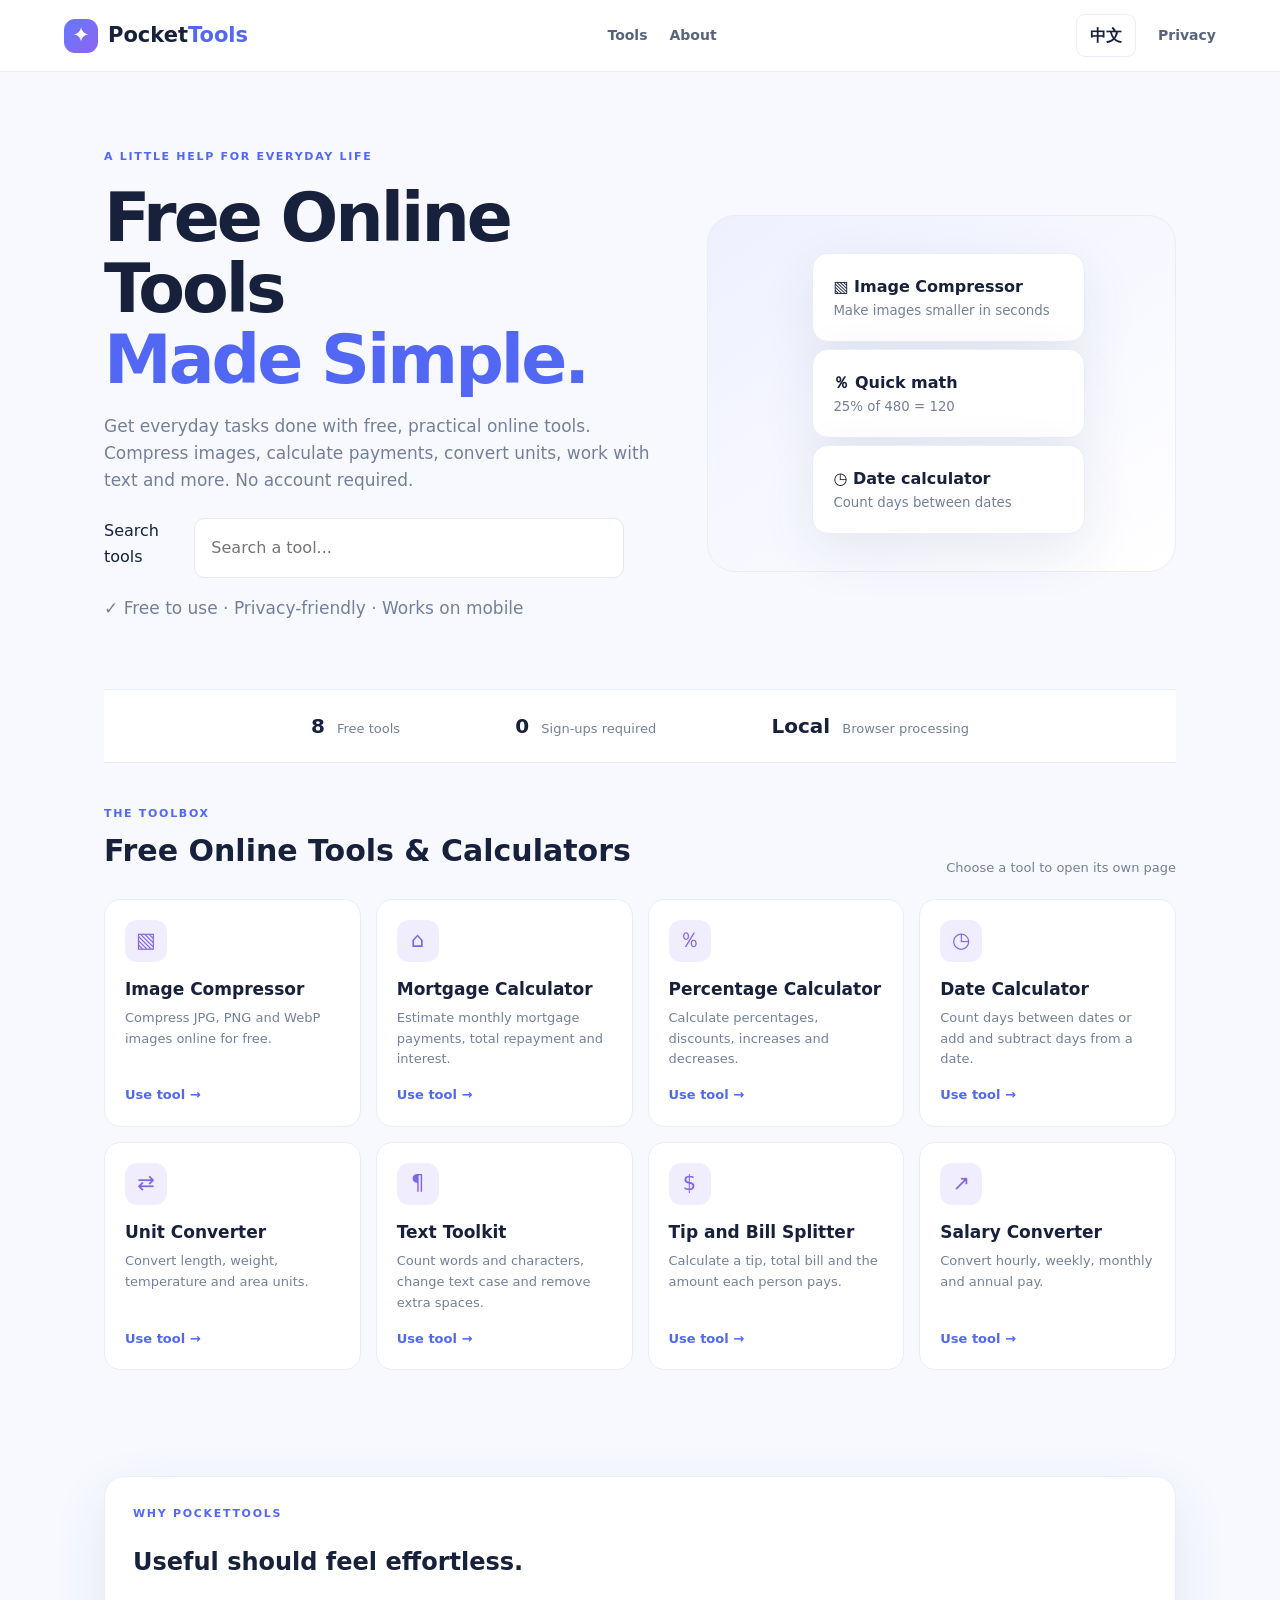
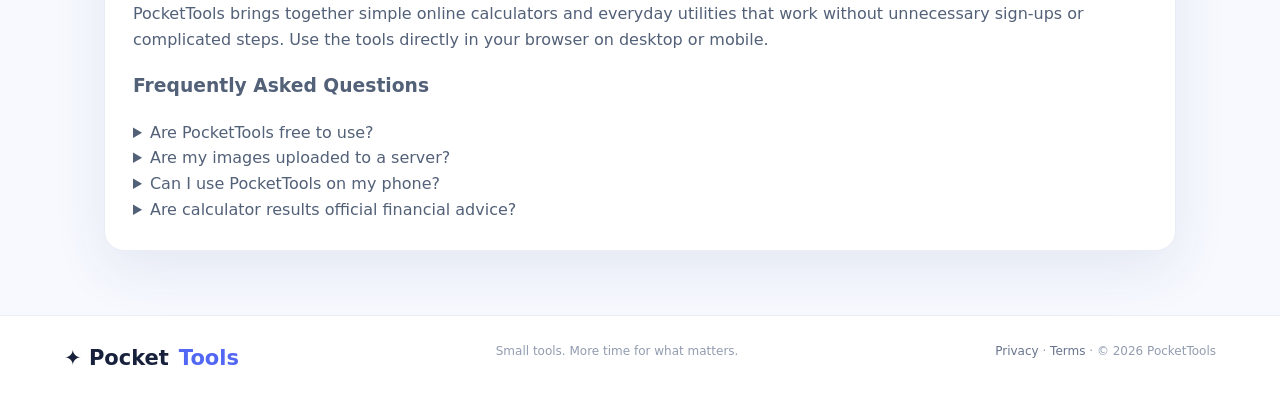
==== commit 566bf3b8: "Update index.html" ====
--- a/index.html
+++ b/index.html
@@ -1 +1,153 @@
-<!doctype html><html lang="en"><head><meta charset="utf-8"><meta name="viewport" content="width=device-width,initial-scale=1"><meta name="theme-color" content="#f7f9ff"><title>PocketTools — Free Online Tools</title><meta name="description" content="Free, practical online calculators and tools for everyday tasks. No account required."><link rel="stylesheet" href="styles.css"><link rel="icon" href="assets/favicon.svg" type="image/svg+xml"></head><body><header class="topbar"><a class="brand" href="index.html"><span class="brand-mark">✦</span><span>Pocket<span class="brand-accent">Tools</span></span></a><nav class="desktop-nav"><a href="index.html#tools">Tools</a><a href="index.html#about">About</a></nav><div class="top-actions"><button class="lang-btn" id="langToggle">中文</button><a href="privacy.html">Privacy</a></div></header><main class="wrap"><section class="hero"><div><div class="eyebrow">A LITTLE HELP FOR EVERYDAY LIFE</div><h1>Get things done.<br><span style="color:var(--blue)">Simply.</span></h1><p>Free, practical online tools that save you time. No account. No fuss. Your files stay on your device.</p><div class="search"><input id="searchInput" type="search" placeholder="Search a tool..." oninput="document.querySelectorAll('.tool-card').forEach(c=>c.hidden=!(c.innerText+' '+c.dataset.descEn).toLowerCase().includes(this.value.toLowerCase()))"></div><p class="muted">✓ Free to use · Privacy-friendly · Works on mobile</p></div><div class="hero-art"><div><div class="float-card">▧ Image Compressor <small>Make images smaller in seconds</small></div><div class="float-card">％ Quick math <small>25% of 480 = 120</small></div><div class="float-card">◷ Date calculator <small>Count days between dates</small></div></div></div></section><div class="trust-strip"><span><strong>8</strong> Free tools</span><span><strong>0</strong> Sign-ups required</span><span><strong>Local</strong> Browser processing</span></div><section class="section" id="tools"><div class="section-heading"><div><div class="eyebrow">THE TOOLBOX</div><h2>All tools</h2></div><span class="muted">Choose a tool to open its own page</span></div><div class="tool-grid"><a class="tool-card" href="image.html" data-title-en="Image Compressor" data-title-zh="图片压缩" data-desc-en="Compress images online for free" data-desc-zh="免费在线压缩图片"><span class="tool-icon">▧</span><h3>Image Compressor</h3><p>Compress images online for free</p><span class="text-button">Use tool →</span></a><a class="tool-card" href="mortgage.html" data-title-en="Mortgage Calculator" data-title-zh="房贷计算器" data-desc-en="Estimate monthly mortgage payments and total interest" data-desc-zh="估算房贷月供和总利息"><span class="tool-icon">⌂</span><h3>Mortgage Calculator</h3><p>Estimate monthly mortgage payments and total interest</p><span class="text-button">Use tool →</span></a><a class="tool-card" href="percentage.html" data-title-en="Percentage Calculator" data-title-zh="百分比计算器" data-desc-en="Calculate percentages, discounts and percentage changes" data-desc-zh="计算百分比、折扣和数值变化"><span class="tool-icon">％</span><h3>Percentage Calculator</h3><p>Calculate percentages, discounts and percentage changes</p><span class="text-button">Use tool →</span></a><a class="tool-card" href="date.html" data-title-en="Date Calculator" data-title-zh="日期计算器" data-desc-en="Calculate days between dates and add or subtract days" data-desc-zh="计算日期间隔及日期推算"><span class="tool-icon">◷</span><h3>Date Calculator</h3><p>Calculate days between dates and add or subtract days</p><span class="text-button">Use tool →</span></a><a class="tool-card" href="unit.html" data-title-en="Unit Converter" data-title-zh="单位换算" data-desc-en="Convert length, weight, temperature and area units" data-desc-zh="换算长度、重量、温度和面积"><span class="tool-icon">⇄</span><h3>Unit Converter</h3><p>Convert length, weight, temperature and area units</p><span class="text-button">Use tool →</span></a><a class="tool-card" href="text.html" data-title-en="Text Toolkit" data-title-zh="文本工具箱" data-desc-en="Count words and characters and clean text online" data-desc-zh="在线统计字数字符并清理文本"><span class="tool-icon">¶</span><h3>Text Toolkit</h3><p>Count words and characters and clean text online</p><span class="text-button">Use tool →</span></a><a class="tool-card" href="tip.html" data-title-en="Tip and Bill Splitter" data-title-zh="小费与账单分摊" data-desc-en="Calculate tips and split bills between people" data-desc-zh="计算小费并分摊账单"><span class="tool-icon">$</span><h3>Tip and Bill Splitter</h3><p>Calculate tips and split bills between people</p><span class="text-button">Use tool →</span></a><a class="tool-card" href="salary.html" data-title-en="Salary Converter" data-title-zh="薪资换算器" data-desc-en="Convert hourly, weekly, monthly and annual salary" data-desc-zh="换算时薪、周薪、月薪和年薪"><span class="tool-icon">↗</span><h3>Salary Converter</h3><p>Convert hourly, weekly, monthly and annual salary</p><span class="text-button">Use tool →</span></a></div></section><section class="section" id="about"><div class="content-panel"><div class="eyebrow">WHY POCKETTOOLS</div><h2>Useful should feel effortless.</h2><p>We make everyday tasks simpler with focused tools that work without unnecessary sign-ups or complicated steps.</p><h3>Frequently asked questions</h3><details><summary>Are the tools free?</summary><p>Yes. The tools on this website are free to use.</p></details><details><summary>Are my files uploaded?</summary><p>Image compression runs locally in your browser. Your selected image is not sent to our server by this tool.</p></details><details><summary>Are calculator results official?</summary><p>No. Results are estimates for general information and are not professional financial advice.</p></details></div></section></main><footer><a class="brand" href="index.html">✦ Pocket<span class="brand-accent">Tools</span></a><span>Small tools. More time for what matters.</span><span><a href="privacy.html">Privacy</a> · <a href="terms.html">Terms</a> · © <span id="year"></span> PocketTools</span></footer><script src="app.js"></script></body></html>+<!doctype html>
+<html lang="en">
+<head>
+  <meta charset="utf-8">
+  <meta name="viewport" content="width=device-width, initial-scale=1">
+  <meta name="theme-color" content="#f7f9ff">
+  <meta name="robots" content="index,follow,max-image-preview:large">
+  <title>Free Online Tools & Calculators | PocketTools</title>
+  <meta name="description" content="Use free online tools for image compression, mortgage and percentage calculations, date math, unit conversion, text cleanup, tip splitting and salary conversion. No sign-up required.">
+  <link rel="canonical" href="https://zmjjkk331.github.io/pockettools/">
+  <link rel="stylesheet" href="styles.css">
+  <link rel="icon" href="assets/favicon.svg" type="image/svg+xml">
+
+  <meta property="og:type" content="website">
+  <meta property="og:site_name" content="PocketTools">
+  <meta property="og:title" content="Free Online Tools & Calculators | PocketTools">
+  <meta property="og:description" content="Simple, free online calculators and everyday tools. Compress images, convert units, calculate dates and more. No account required.">
+  <meta property="og:url" content="https://zmjjkk331.github.io/pockettools/">
+  <meta property="og:locale" content="en_US">
+  <meta name="twitter:card" content="summary">
+  <meta name="twitter:title" content="Free Online Tools & Calculators | PocketTools">
+  <meta name="twitter:description" content="Free, practical online tools for everyday tasks. No sign-up required.">
+
+  <script type="application/ld+json">
+  {
+    "@context": "https://schema.org",
+    "@type": "WebSite",
+    "name": "PocketTools",
+    "url": "https://zmjjkk331.github.io/pockettools/",
+    "description": "Free online tools and calculators for everyday tasks.",
+    "inLanguage": "en"
+  }
+  </script>
+  <script type="application/ld+json">
+  {
+    "@context": "https://schema.org",
+    "@type": "ItemList",
+    "name": "Free online tools from PocketTools",
+    "itemListElement": [
+      {"@type":"ListItem","position":1,"name":"Image Compressor","url":"https://zmjjkk331.github.io/pockettools/image.html"},
+      {"@type":"ListItem","position":2,"name":"Mortgage Calculator","url":"https://zmjjkk331.github.io/pockettools/mortgage.html"},
+      {"@type":"ListItem","position":3,"name":"Percentage Calculator","url":"https://zmjjkk331.github.io/pockettools/percentage.html"},
+      {"@type":"ListItem","position":4,"name":"Date Calculator","url":"https://zmjjkk331.github.io/pockettools/date.html"},
+      {"@type":"ListItem","position":5,"name":"Unit Converter","url":"https://zmjjkk331.github.io/pockettools/unit.html"},
+      {"@type":"ListItem","position":6,"name":"Text Toolkit","url":"https://zmjjkk331.github.io/pockettools/text.html"},
+      {"@type":"ListItem","position":7,"name":"Tip and Bill Splitter","url":"https://zmjjkk331.github.io/pockettools/tip.html"},
+      {"@type":"ListItem","position":8,"name":"Salary Converter","url":"https://zmjjkk331.github.io/pockettools/salary.html"}
+    ]
+  }
+  </script>
+</head>
+<body>
+  <header class="topbar">
+    <a class="brand" href="index.html" aria-label="PocketTools home">
+      <span class="brand-mark" aria-hidden="true">✦</span>
+      <span>Pocket<span class="brand-accent">Tools</span></span>
+    </a>
+    <nav class="desktop-nav" aria-label="Main navigation">
+      <a href="#tools">Tools</a>
+      <a href="#about">About</a>
+    </nav>
+    <div class="top-actions">
+      <button class="lang-btn" id="langToggle" type="button" aria-label="Switch language">中文</button>
+      <a href="privacy.html">Privacy</a>
+    </div>
+  </header>
+
+  <main class="wrap">
+    <section class="hero" aria-labelledby="home-title">
+      <div>
+        <div class="eyebrow">A LITTLE HELP FOR EVERYDAY LIFE</div>
+        <h1 id="home-title">Free Online Tools<br><span style="color:var(--blue)">Made Simple.</span></h1>
+        <p>Get everyday tasks done with free, practical online tools. Compress images, calculate payments, convert units, work with text and more. No account required.</p>
+        <div class="search">
+          <label class="visually-hidden" for="searchInput">Search tools</label>
+          <input id="searchInput" type="search" placeholder="Search a tool..." autocomplete="off"
+            oninput="document.querySelectorAll('.tool-card').forEach(c=>c.hidden=!(c.innerText+' '+c.dataset.descEn+' '+c.dataset.titleEn).toLowerCase().includes(this.value.toLowerCase()))">
+        </div>
+        <p class="muted">✓ Free to use · Privacy-friendly · Works on mobile</p>
+      </div>
+      <div class="hero-art" aria-hidden="true">
+        <div>
+          <div class="float-card">▧ Image Compressor <small>Make images smaller in seconds</small></div>
+          <div class="float-card">％ Quick math <small>25% of 480 = 120</small></div>
+          <div class="float-card">◷ Date calculator <small>Count days between dates</small></div>
+        </div>
+      </div>
+    </section>
+
+    <div class="trust-strip" aria-label="Website features">
+      <span><strong>8</strong> Free tools</span>
+      <span><strong>0</strong> Sign-ups required</span>
+      <span><strong>Local</strong> Browser processing</span>
+    </div>
+
+    <section class="section" id="tools" aria-labelledby="tools-title">
+      <div class="section-heading">
+        <div>
+          <div class="eyebrow">THE TOOLBOX</div>
+          <h2 id="tools-title">Free Online Tools & Calculators</h2>
+        </div>
+        <span class="muted">Choose a tool to open its own page</span>
+      </div>
+      <div class="tool-grid">
+        <a class="tool-card" href="image.html" data-title-en="Image Compressor" data-title-zh="图片压缩" data-desc-en="Compress images online for free" data-desc-zh="免费在线压缩图片">
+          <span class="tool-icon" aria-hidden="true">▧</span><h3>Image Compressor</h3><p>Compress JPG, PNG and WebP images online for free.</p><span class="text-button">Use tool →</span>
+        </a>
+        <a class="tool-card" href="mortgage.html" data-title-en="Mortgage Calculator" data-title-zh="房贷计算器" data-desc-en="Estimate monthly mortgage payments and total interest" data-desc-zh="估算房贷月供和总利息">
+          <span class="tool-icon" aria-hidden="true">⌂</span><h3>Mortgage Calculator</h3><p>Estimate monthly mortgage payments, total repayment and interest.</p><span class="text-button">Use tool →</span>
+        </a>
+        <a class="tool-card" href="percentage.html" data-title-en="Percentage Calculator" data-title-zh="百分比计算器" data-desc-en="Calculate percentages, discounts and percentage changes" data-desc-zh="计算百分比、折扣和数值变化">
+          <span class="tool-icon" aria-hidden="true">％</span><h3>Percentage Calculator</h3><p>Calculate percentages, discounts, increases and decreases.</p><span class="text-button">Use tool →</span>
+        </a>
+        <a class="tool-card" href="date.html" data-title-en="Date Calculator" data-title-zh="日期计算器" data-desc-en="Calculate days between dates and add or subtract days" data-desc-zh="计算日期间隔及日期推算">
+          <span class="tool-icon" aria-hidden="true">◷</span><h3>Date Calculator</h3><p>Count days between dates or add and subtract days from a date.</p><span class="text-button">Use tool →</span>
+        </a>
+        <a class="tool-card" href="unit.html" data-title-en="Unit Converter" data-title-zh="单位换算" data-desc-en="Convert length, weight, temperature and area units" data-desc-zh="换算长度、重量、温度和面积">
+          <span class="tool-icon" aria-hidden="true">⇄</span><h3>Unit Converter</h3><p>Convert length, weight, temperature and area units.</p><span class="text-button">Use tool →</span>
+        </a>
+        <a class="tool-card" href="text.html" data-title-en="Text Toolkit" data-title-zh="文本工具箱" data-desc-en="Count words and characters and clean text online" data-desc-zh="在线统计字数字符并清理文本">
+          <span class="tool-icon" aria-hidden="true">¶</span><h3>Text Toolkit</h3><p>Count words and characters, change text case and remove extra spaces.</p><span class="text-button">Use tool →</span>
+        </a>
+        <a class="tool-card" href="tip.html" data-title-en="Tip and Bill Splitter" data-title-zh="小费与账单分摊" data-desc-en="Calculate tips and split bills between people" data-desc-zh="计算小费并分摊账单">
+          <span class="tool-icon" aria-hidden="true">$</span><h3>Tip and Bill Splitter</h3><p>Calculate a tip, total bill and the amount each person pays.</p><span class="text-button">Use tool →</span>
+        </a>
+        <a class="tool-card" href="salary.html" data-title-en="Salary Converter" data-title-zh="薪资换算器" data-desc-en="Convert hourly, weekly, monthly and annual salary" data-desc-zh="换算时薪、周薪、月薪和年薪">
+          <span class="tool-icon" aria-hidden="true">↗</span><h3>Salary Converter</h3><p>Convert hourly, weekly, monthly and annual pay.</p><span class="text-button">Use tool →</span>
+        </a>
+      </div>
+    </section>
+
+    <section class="section" id="about" aria-labelledby="about-title">
+      <div class="content-panel">
+        <div class="eyebrow">WHY POCKETTOOLS</div>
+        <h2 id="about-title">Useful should feel effortless.</h2>
+        <p>PocketTools brings together simple online calculators and everyday utilities that work without unnecessary sign-ups or complicated steps. Use the tools directly in your browser on desktop or mobile.</p>
+        <h3>Frequently Asked Questions</h3>
+        <details><summary>Are PocketTools free to use?</summary><p>Yes. The tools on this website are free to use.</p></details>
+        <details><summary>Are my images uploaded to a server?</summary><p>Image compression runs locally in your browser. Your selected image is not sent to our server by this tool.</p></details>
+        <details><summary>Can I use PocketTools on my phone?</summary><p>Yes. The website is designed to work in modern desktop and mobile browsers.</p></details>
+        <details><summary>Are calculator results official financial advice?</summary><p>No. Calculator results are estimates for general information and should be independently checked. They are not professional financial advice.</p></details>
+      </div>
+    </section>
+  </main>
+
+  <footer>
+    <a class="brand" href="index.html" aria-label="PocketTools home">✦ Pocket<span class="brand-accent">Tools</span></a>
+    <span>Small tools. More time for what matters.</span>
+    <span><a href="privacy.html">Privacy</a> · <a href="terms.html">Terms</a> · © <span id="year"></span> PocketTools</span>
+  </footer>
+  <script src="app.js"></script>
+</body>
+</html>
